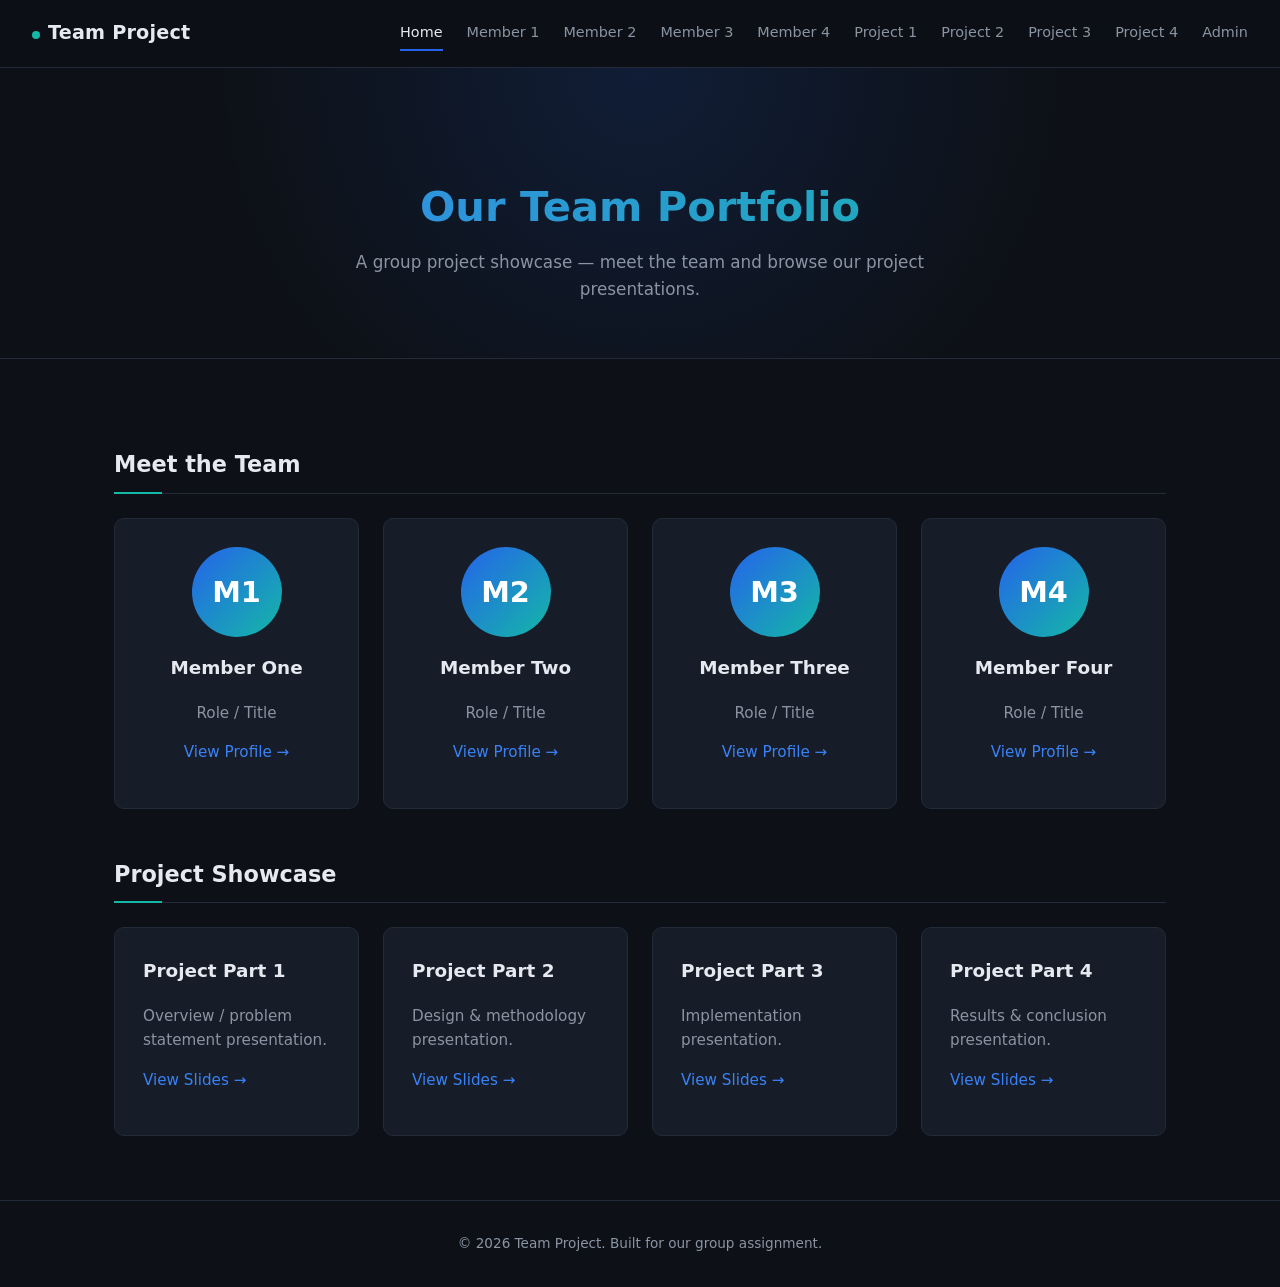
==== index.html @ f5f2edc4 "first commit" ====
<!DOCTYPE html>
<html lang="en">
<head>
<meta charset="UTF-8">
<meta name="viewport" content="width=device-width, initial-scale=1.0">
<title>Team Portfolio</title>
<link rel="stylesheet" href="css/style.css">
</head>
<body>

<header class="navbar">
  <a class="brand" href="index.html">Team Project</a>
  <nav>
    <a href="index.html" class="active">Home</a>
    <a href="members/member1.html">Member 1</a>
    <a href="members/member2.html">Member 2</a>
    <a href="members/member3.html">Member 3</a>
    <a href="members/member4.html">Member 4</a>
    <a href="projects/project1.html">Project 1</a>
    <a href="projects/project2.html">Project 2</a>
    <a href="projects/project3.html">Project 3</a>
    <a href="projects/project4.html">Project 4</a>
    <a href="admin.html">Admin</a>
  </nav>
</header>

<section class="hero">
  <h1>Our Team Portfolio</h1>
  <p>A group project showcase — meet the team and browse our project presentations.</p>
</section>

<div class="container">

  <h2 class="section-title">Meet the Team</h2>
  <div class="grid">

    <div class="card">
      <div class="avatar">M1</div>
      <h3 style="text-align:center;">Member One</h3>
      <p style="text-align:center;">Role / Title</p>
      <p style="text-align:center;"><a href="members/member1.html">View Profile →</a></p>
    </div>

    <div class="card">
      <div class="avatar">M2</div>
      <h3 style="text-align:center;">Member Two</h3>
      <p style="text-align:center;">Role / Title</p>
      <p style="text-align:center;"><a href="members/member2.html">View Profile →</a></p>
    </div>

    <div class="card">
      <div class="avatar">M3</div>
      <h3 style="text-align:center;">Member Three</h3>
      <p style="text-align:center;">Role / Title</p>
      <p style="text-align:center;"><a href="members/member3.html">View Profile →</a></p>
    </div>

    <div class="card">
      <div class="avatar">M4</div>
      <h3 style="text-align:center;">Member Four</h3>
      <p style="text-align:center;">Role / Title</p>
      <p style="text-align:center;"><a href="members/member4.html">View Profile →</a></p>
    </div>

  </div>

  <h2 class="section-title">Project Showcase</h2>
  <div class="grid">

    <div class="card">
      <h3>Project Part 1</h3>
      <p>Overview / problem statement presentation.</p>
      <p><a href="projects/project1.html">View Slides →</a></p>
    </div>

    <div class="card">
      <h3>Project Part 2</h3>
      <p>Design & methodology presentation.</p>
      <p><a href="projects/project2.html">View Slides →</a></p>
    </div>

    <div class="card">
      <h3>Project Part 3</h3>
      <p>Implementation presentation.</p>
      <p><a href="projects/project3.html">View Slides →</a></p>
    </div>

    <div class="card">
      <h3>Project Part 4</h3>
      <p>Results & conclusion presentation.</p>
      <p><a href="projects/project4.html">View Slides →</a></p>
    </div>

  </div>

</div>

<footer>
  &copy; 2026 Team Project. Built for our group assignment.
</footer>

</body>
</html>
---- css/style.css ----
:root {
  --bg: #0d1117;
  --bg-alt: #131a24;
  --card: #161d29;
  --card-solid: #161d29;
  --accent: #2563eb;
  --accent-light: #3b82f6;
  --accent2: #14b8a6;
  --text: #e6e9ef;
  --text-dim: #8b94a3;
  --border: #232b38;
  --radius: 10px;
  --max-width: 1100px;
}

* { box-sizing: border-box; }

html { scroll-behavior: smooth; }

body {
  margin: 0;
  font-family: "Segoe UI", system-ui, -apple-system, sans-serif;
  background: var(--bg);
  color: var(--text);
  min-height: 100vh;
  line-height: 1.6;
}

a { color: var(--accent-light); text-decoration: none; }
a:hover { color: var(--accent2); text-decoration: underline; }

img { max-width: 100%; display: block; }

/* Navbar */
.navbar {
  position: sticky;
  top: 0;
  z-index: 100;
  display: flex;
  align-items: center;
  justify-content: space-between;
  padding: 1rem 2rem;
  background: rgba(13, 17, 23, 0.85);
  backdrop-filter: blur(10px);
  border-bottom: 1px solid var(--border);
  flex-wrap: wrap;
  gap: 0.5rem;
}

.navbar .brand {
  font-weight: 700;
  font-size: 1.2rem;
  color: var(--text);
  text-decoration: none;
  letter-spacing: 0.01em;
}

.navbar .brand::before {
  content: "";
  display: inline-block;
  width: 8px;
  height: 8px;
  border-radius: 50%;
  background: var(--accent2);
  margin-right: 0.5rem;
}

.navbar nav {
  display: flex;
  gap: 1.5rem;
  flex-wrap: wrap;
}

.navbar nav a {
  color: var(--text-dim);
  font-size: 0.9rem;
  font-weight: 500;
  padding: 0.3rem 0;
  border-bottom: 2px solid transparent;
}

.navbar nav a:hover,
.navbar nav a.active {
  color: var(--text);
  text-decoration: none;
  border-bottom: 2px solid var(--accent);
}

/* Layout */
.container {
  max-width: var(--max-width);
  margin: 0 auto;
  padding: 2.5rem 1.5rem 4rem;
}

.hero {
  text-align: center;
  padding: 4.5rem 1.5rem 3.5rem;
  border-bottom: 1px solid var(--border);
  background:
    radial-gradient(circle at 50% 0%, rgba(37, 99, 235, 0.15), transparent 60%);
}

.hero h1 {
  font-size: 2.6rem;
  font-weight: 700;
  margin-bottom: 0.5rem;
  background: linear-gradient(90deg, var(--accent-light), var(--accent2));
  -webkit-background-clip: text;
  background-clip: text;
  color: transparent;
}

.hero p {
  color: var(--text-dim);
  font-size: 1.05rem;
  max-width: 600px;
  margin: 0 auto;
}

h2.section-title {
  font-size: 1.4rem;
  font-weight: 600;
  margin: 3rem 0 1.5rem;
  padding-bottom: 0.6rem;
  border-bottom: 1px solid var(--border);
  position: relative;
}

h2.section-title::after {
  content: "";
  position: absolute;
  left: 0;
  bottom: -1px;
  width: 48px;
  height: 2px;
  background: var(--accent2);
}

/* Grid of cards */
.grid {
  display: grid;
  grid-template-columns: repeat(auto-fit, minmax(230px, 1fr));
  gap: 1.5rem;
}

.card {
  background: var(--card);
  border: 1px solid var(--border);
  border-radius: var(--radius);
  padding: 1.75rem;
  transition: transform 0.15s ease, box-shadow 0.15s ease, border-color 0.15s ease;
}

.card:hover {
  transform: translateY(-3px);
  border-color: var(--accent);
  box-shadow: 0 12px 28px -12px rgba(37, 99, 235, 0.35);
}

.card h3 {
  margin-top: 0;
  font-size: 1.15rem;
}

.card p {
  color: var(--text-dim);
  font-size: 0.95rem;
}

.avatar {
  width: 90px;
  height: 90px;
  border-radius: 50%;
  background: linear-gradient(135deg, var(--accent), var(--accent2));
  display: flex;
  align-items: center;
  justify-content: center;
  font-size: 1.8rem;
  font-weight: 600;
  color: white;
  margin: 0 auto 1rem;
}

.tag-list {
  display: flex;
  flex-wrap: wrap;
  gap: 0.5rem;
  margin-top: 1rem;
}

.tag {
  background: rgba(37, 99, 235, 0.12);
  color: var(--accent-light);
  border: 1px solid rgba(37, 99, 235, 0.3);
  padding: 0.3rem 0.75rem;
  border-radius: 4px;
  font-size: 0.85rem;
}

/* Skill bars */
.skill {
  margin-bottom: 1rem;
}

.skill-label {
  display: flex;
  justify-content: space-between;
  font-size: 0.9rem;
  margin-bottom: 0.35rem;
  color: var(--text-dim);
}

.skill-bar {
  height: 8px;
  background: var(--border);
  border-radius: 4px;
  overflow: hidden;
}

.skill-bar-fill {
  height: 100%;
  background: linear-gradient(90deg, var(--accent), var(--accent2));
  border-radius: 4px;
}

/* Profile page layout */
.profile-header {
  display: flex;
  align-items: center;
  gap: 2rem;
  flex-wrap: wrap;
  margin-bottom: 2rem;
  padding-bottom: 2rem;
  border-bottom: 1px solid var(--border);
}

.profile-header .avatar {
  width: 120px;
  height: 120px;
  font-size: 2.5rem;
  margin: 0;
  flex-shrink: 0;
}

.profile-header h1 {
  margin: 0 0 0.35rem;
}

.profile-header .role {
  color: var(--accent2);
  font-weight: 600;
}

.two-col {
  display: grid;
  grid-template-columns: 1fr 1fr;
  gap: 2rem;
}

@media (max-width: 700px) {
  .two-col { grid-template-columns: 1fr; }
}

ul.plain {
  list-style: none;
  padding: 0;
  margin: 0;
}

ul.plain li {
  padding: 0.5rem 0;
  border-bottom: 1px solid var(--border);
  color: var(--text-dim);
}

/* Project pages */
.embed-wrapper {
  position: relative;
  width: 100%;
  padding-top: 60%;
  background: var(--card-solid);
  border: 1px solid var(--border);
  border-radius: var(--radius);
  overflow: hidden;
  margin: 1.5rem 0;
}

.embed-wrapper iframe {
  position: absolute;
  top: 0;
  left: 0;
  width: 100%;
  height: 100%;
  border: 0;
}

.embed-placeholder {
  position: absolute;
  inset: 0;
  display: flex;
  flex-direction: column;
  align-items: center;
  justify-content: center;
  color: var(--text-dim);
  text-align: center;
  padding: 2rem;
  gap: 0.75rem;
}

.btn {
  display: inline-block;
  background: var(--accent);
  color: white;
  padding: 0.6rem 1.4rem;
  border-radius: 6px;
  font-weight: 600;
  font-size: 0.9rem;
  border: none;
  cursor: pointer;
  transition: background 0.15s ease, transform 0.15s ease;
}

.btn:hover {
  background: var(--accent-light);
  transform: translateY(-1px);
  text-decoration: none;
}

/* Admin form */
#admin-form label {
  display: block;
  font-size: 0.85rem;
  color: var(--text-dim);
  margin: 0.75rem 0 0.3rem;
}

.admin-input {
  width: 100%;
  background: var(--bg-alt);
  border: 1px solid var(--border);
  border-radius: 6px;
  padding: 0.55rem 0.75rem;
  color: var(--text);
  font-family: inherit;
  font-size: 0.95rem;
  resize: vertical;
}

.admin-input:focus {
  outline: none;
  border-color: var(--accent);
  box-shadow: 0 0 0 3px rgba(37, 99, 235, 0.2);
}

footer {
  text-align: center;
  padding: 2rem;
  color: var(--text-dim);
  font-size: 0.85rem;
  border-top: 1px solid var(--border);
}
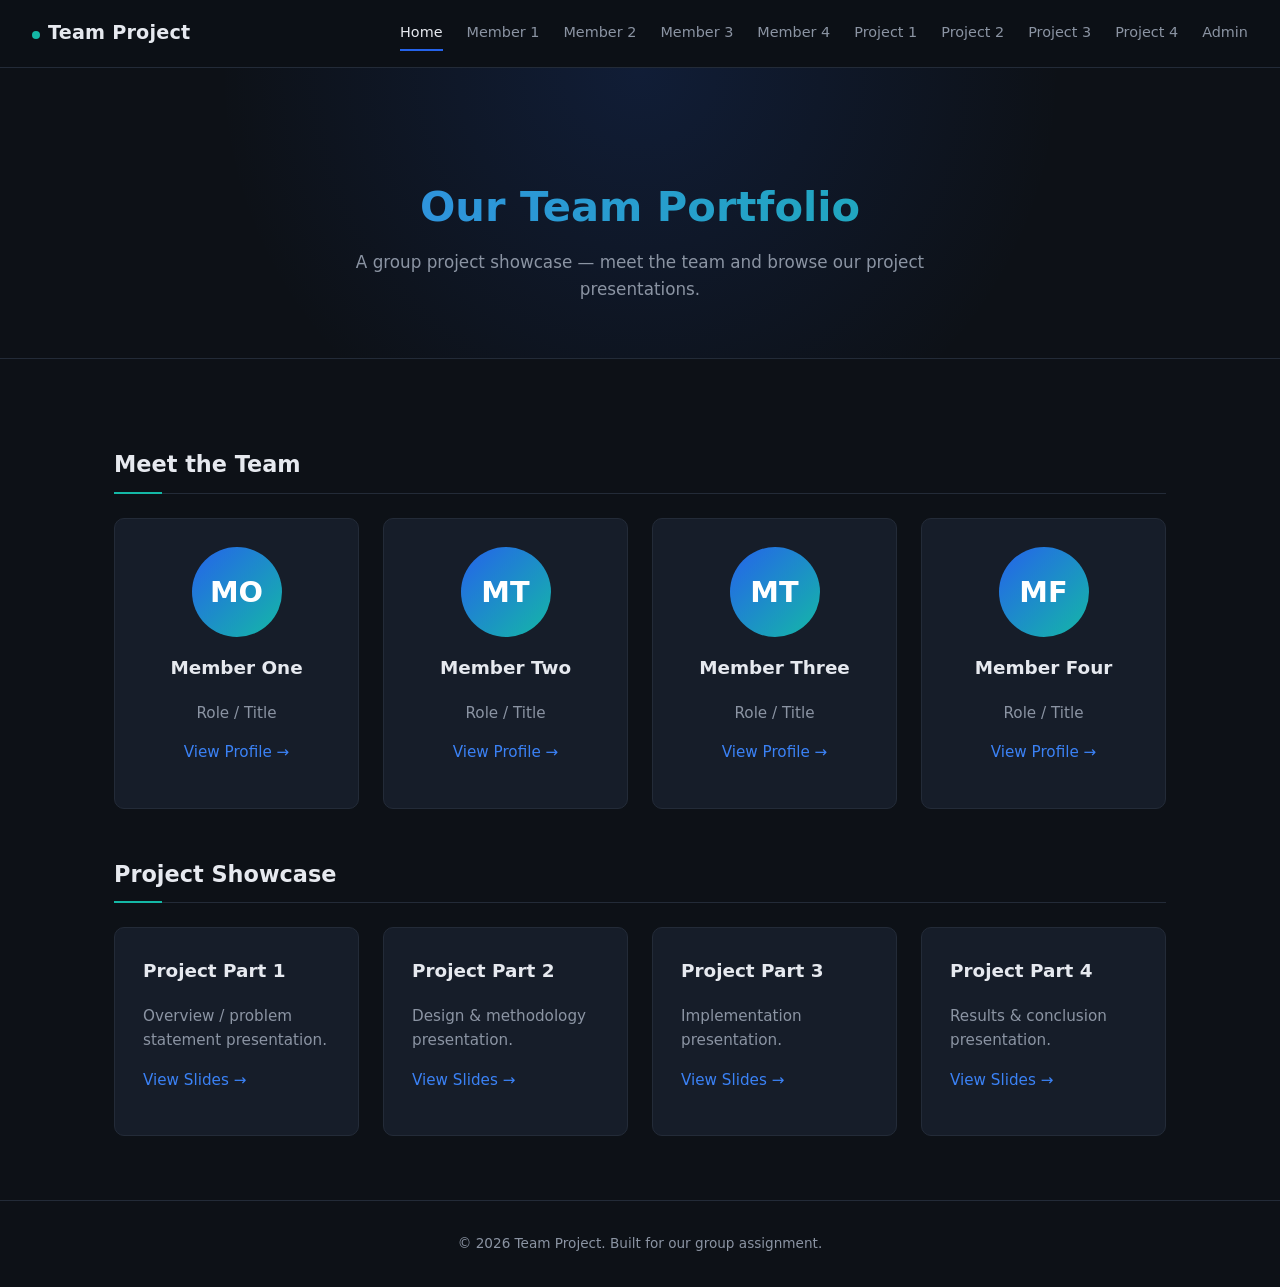
==== commit d56ad605: "Wire up home page cards to data.js so admin edits show there too" ====
--- a/index.html
+++ b/index.html
@@ -32,66 +32,10 @@
 <div class="container">
 
   <h2 class="section-title">Meet the Team</h2>
-  <div class="grid">
-
-    <div class="card">
-      <div class="avatar">M1</div>
-      <h3 style="text-align:center;">Member One</h3>
-      <p style="text-align:center;">Role / Title</p>
-      <p style="text-align:center;"><a href="members/member1.html">View Profile →</a></p>
-    </div>
-
-    <div class="card">
-      <div class="avatar">M2</div>
-      <h3 style="text-align:center;">Member Two</h3>
-      <p style="text-align:center;">Role / Title</p>
-      <p style="text-align:center;"><a href="members/member2.html">View Profile →</a></p>
-    </div>
-
-    <div class="card">
-      <div class="avatar">M3</div>
-      <h3 style="text-align:center;">Member Three</h3>
-      <p style="text-align:center;">Role / Title</p>
-      <p style="text-align:center;"><a href="members/member3.html">View Profile →</a></p>
-    </div>
-
-    <div class="card">
-      <div class="avatar">M4</div>
-      <h3 style="text-align:center;">Member Four</h3>
-      <p style="text-align:center;">Role / Title</p>
-      <p style="text-align:center;"><a href="members/member4.html">View Profile →</a></p>
-    </div>
-
-  </div>
+  <div class="grid" id="home-team-grid"></div>
 
   <h2 class="section-title">Project Showcase</h2>
-  <div class="grid">
-
-    <div class="card">
-      <h3>Project Part 1</h3>
-      <p>Overview / problem statement presentation.</p>
-      <p><a href="projects/project1.html">View Slides →</a></p>
-    </div>
-
-    <div class="card">
-      <h3>Project Part 2</h3>
-      <p>Design & methodology presentation.</p>
-      <p><a href="projects/project2.html">View Slides →</a></p>
-    </div>
-
-    <div class="card">
-      <h3>Project Part 3</h3>
-      <p>Implementation presentation.</p>
-      <p><a href="projects/project3.html">View Slides →</a></p>
-    </div>
-
-    <div class="card">
-      <h3>Project Part 4</h3>
-      <p>Results & conclusion presentation.</p>
-      <p><a href="projects/project4.html">View Slides →</a></p>
-    </div>
-
-  </div>
+  <div class="grid" id="home-project-grid"></div>
 
 </div>
 
@@ -99,5 +43,11 @@
   &copy; 2026 Team Project. Built for our group assignment.
 </footer>
 
+<script src="js/data.js"></script>
+<script src="js/render.js"></script>
+<script>
+  renderHomeTeam();
+  renderHomeProjects();
+</script>
 </body>
 </html>
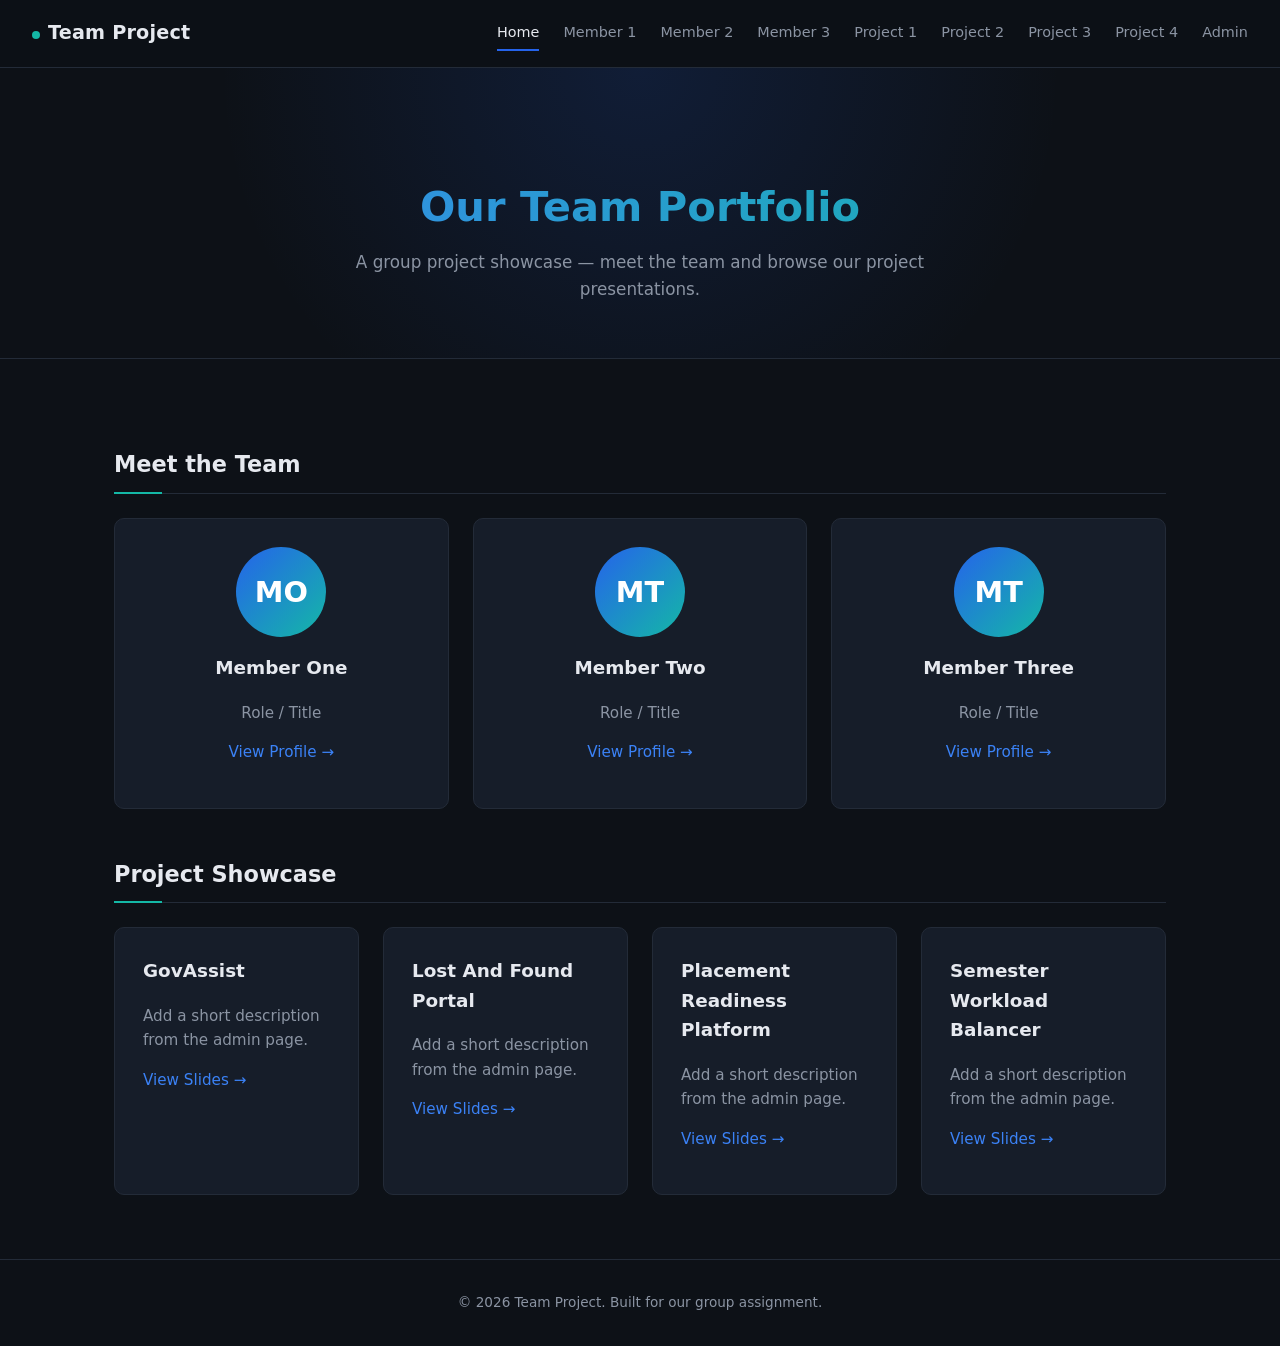
==== commit e56b19ed: "Remove Member Four - team is now 3 members" ====
--- a/index.html
+++ b/index.html
@@ -15,7 +15,6 @@
     <a href="members/member1.html">Member 1</a>
     <a href="members/member2.html">Member 2</a>
     <a href="members/member3.html">Member 3</a>
-    <a href="members/member4.html">Member 4</a>
     <a href="projects/project1.html">Project 1</a>
     <a href="projects/project2.html">Project 2</a>
     <a href="projects/project3.html">Project 3</a>
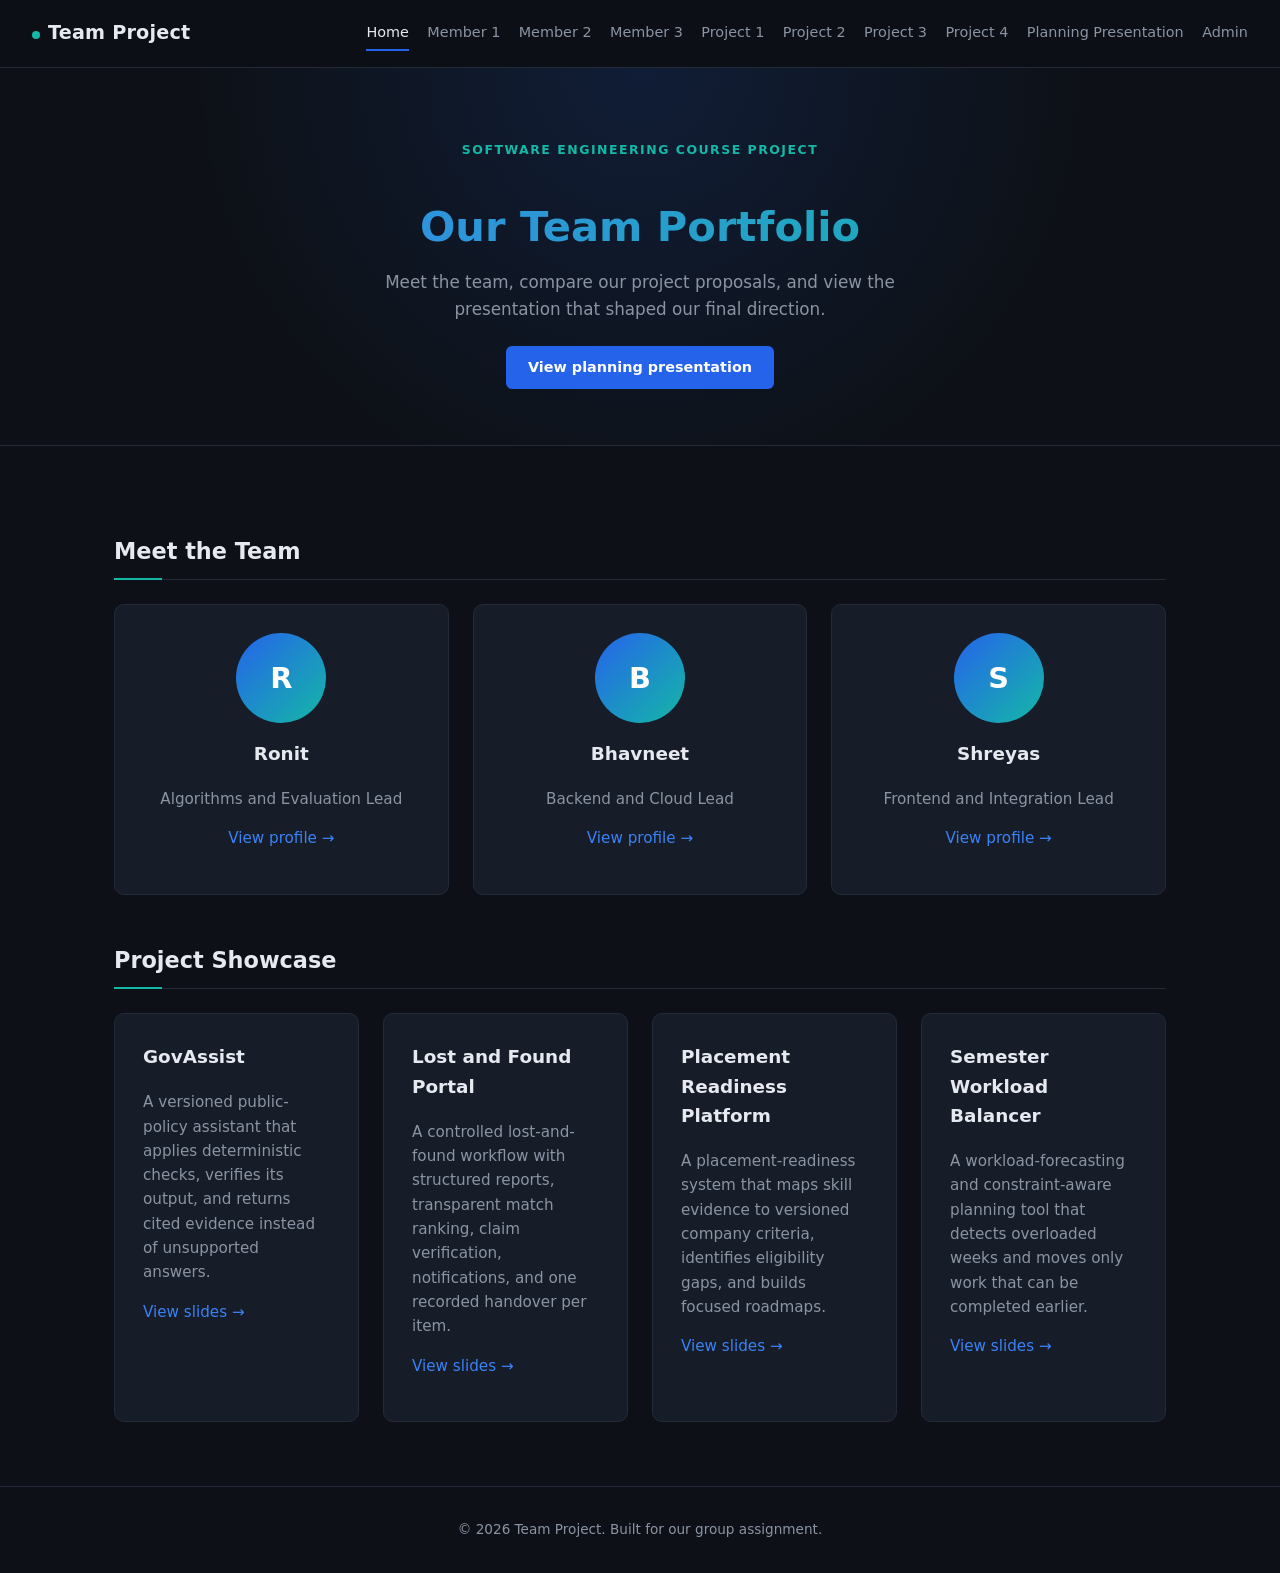
==== commit b376f5d1: "Add JSON-backed planning presentation page" ====
--- a/index.html
+++ b/index.html
@@ -19,28 +19,29 @@
     <a href="projects/project2.html">Project 2</a>
     <a href="projects/project3.html">Project 3</a>
     <a href="projects/project4.html">Project 4</a>
+    <a href="planning-presentation.html">Planning Presentation</a>
     <a href="admin.html">Admin</a>
   </nav>
 </header>
 
-<section class="hero">
-  <h1>Our Team Portfolio</h1>
-  <p>A group project showcase — meet the team and browse our project presentations.</p>
-</section>
+<main>
+  <section class="hero">
+    <p class="eyebrow">Software Engineering Course Project</p>
+    <h1>Our Team Portfolio</h1>
+    <p>Meet the team, compare our project proposals, and view the presentation that shaped our final direction.</p>
+    <a class="btn hero-action" href="planning-presentation.html">View planning presentation</a>
+  </section>
 
-<div class="container">
+  <div class="container">
+    <h2 class="section-title">Meet the Team</h2>
+    <div class="grid" id="home-team-grid" aria-live="polite"></div>
 
-  <h2 class="section-title">Meet the Team</h2>
-  <div class="grid" id="home-team-grid"></div>
+    <h2 class="section-title">Project Showcase</h2>
+    <div class="grid" id="home-project-grid" aria-live="polite"></div>
+  </div>
+</main>
 
-  <h2 class="section-title">Project Showcase</h2>
-  <div class="grid" id="home-project-grid"></div>
-
-</div>
-
-<footer>
-  &copy; 2026 Team Project. Built for our group assignment.
-</footer>
+<footer>&copy; 2026 Team Project. Built for our group assignment.</footer>
 
 <script src="js/data.js"></script>
 <script src="js/render.js"></script>
--- a/css/style.css
+++ b/css/style.css
@@ -67,7 +67,7 @@
 
 .navbar nav {
   display: flex;
-  gap: 1.5rem;
+  gap: 1.15rem;
   flex-wrap: wrap;
 }
 
@@ -118,6 +118,37 @@
   margin: 0 auto;
 }
 
+.eyebrow {
+  margin: 0 0 0.5rem;
+  color: var(--accent2);
+  font-size: 0.78rem;
+  font-weight: 700;
+  letter-spacing: 0.12em;
+  text-transform: uppercase;
+}
+
+.hero .eyebrow {
+  color: var(--accent2);
+  font-size: 0.78rem;
+}
+
+.hero-action {
+  margin-top: 1.5rem;
+}
+
+.muted,
+.project-description {
+  color: var(--text-dim);
+}
+
+.project-description {
+  max-width: 760px;
+}
+
+.centered {
+  text-align: center;
+}
+
 h2.section-title {
   font-size: 1.4rem;
   font-weight: 600;
@@ -137,6 +168,14 @@
   background: var(--accent2);
 }
 
+.compact-title {
+  margin-top: 0;
+}
+
+.no-top-margin {
+  margin-top: 0 !important;
+}
+
 /* Grid of cards */
 .grid {
   display: grid;
@@ -250,6 +289,32 @@
 .profile-header .role {
   color: var(--accent2);
   font-weight: 600;
+}
+
+.profile-facts {
+  display: grid;
+  gap: 0.75rem;
+  margin: 1.5rem 0 0;
+}
+
+.profile-facts div {
+  padding: 1rem;
+  background: var(--bg-alt);
+  border: 1px solid var(--border);
+  border-radius: 8px;
+}
+
+.profile-facts dt {
+  color: var(--accent2);
+  font-size: 0.78rem;
+  font-weight: 700;
+  letter-spacing: 0.06em;
+  text-transform: uppercase;
+}
+
+.profile-facts dd {
+  margin: 0.3rem 0 0;
+  color: var(--text-dim);
 }
 
 .two-col {
@@ -327,6 +392,117 @@
   text-decoration: none;
 }
 
+.btn-secondary {
+  background: var(--card);
+  border: 1px solid var(--border);
+  color: var(--text);
+}
+
+.btn-secondary:hover {
+  background: var(--bg-alt);
+  border-color: var(--accent);
+}
+
+/* Planning presentation */
+.planning-hero {
+  border-bottom: 1px solid var(--border);
+  background:
+    radial-gradient(circle at 16% 20%, rgba(20, 184, 166, 0.14), transparent 32%),
+    radial-gradient(circle at 82% 0%, rgba(37, 99, 235, 0.2), transparent 38%),
+    var(--bg-alt);
+}
+
+.planning-hero-inner {
+  display: grid;
+  grid-template-columns: minmax(0, 1.6fr) minmax(260px, 0.7fr);
+  align-items: end;
+  gap: 3rem;
+  padding-top: 4.5rem;
+  padding-bottom: 4.5rem;
+}
+
+.planning-hero h1 {
+  margin: 0;
+  font-size: clamp(2.5rem, 7vw, 5.5rem);
+  line-height: 0.98;
+  letter-spacing: -0.045em;
+}
+
+.planning-lead {
+  max-width: 720px;
+  margin: 1.25rem 0 0;
+  color: var(--text-dim);
+  font-size: 1.08rem;
+}
+
+.selection-card {
+  padding: 1.5rem;
+  border: 1px solid rgba(20, 184, 166, 0.35);
+  border-radius: var(--radius);
+  background: rgba(13, 17, 23, 0.72);
+  box-shadow: 0 24px 60px -36px rgba(20, 184, 166, 0.75);
+}
+
+.selection-card span {
+  color: var(--accent2);
+  font-size: 0.76rem;
+  font-weight: 700;
+  letter-spacing: 0.09em;
+  text-transform: uppercase;
+}
+
+.selection-card p {
+  margin: 0.7rem 0 0;
+  color: var(--text);
+}
+
+.section-heading-row {
+  display: flex;
+  align-items: end;
+  justify-content: space-between;
+  gap: 1.5rem;
+  margin-top: 0.5rem;
+}
+
+.planning-team-grid {
+  grid-template-columns: repeat(3, 1fr);
+}
+
+.planning-member {
+  display: grid;
+  grid-template-columns: auto 1fr;
+  gap: 1rem;
+}
+
+.planning-member h3 {
+  margin-bottom: 0.2rem;
+}
+
+.planning-member p {
+  margin: 0.45rem 0;
+}
+
+.planning-member strong {
+  color: var(--text);
+}
+
+.avatar-small {
+  width: 56px;
+  height: 56px;
+  margin: 0;
+  font-size: 1.15rem;
+}
+
+.role-line {
+  color: var(--accent2) !important;
+  font-weight: 600;
+}
+
+.data-error {
+  border-color: #ef4444;
+  margin-bottom: 1.5rem;
+}
+
 /* Admin form */
 #admin-form label {
   display: block;
@@ -353,6 +529,111 @@
   box-shadow: 0 0 0 3px rgba(37, 99, 235, 0.2);
 }
 
+.admin-notice {
+  margin: 1.5rem 0 2rem;
+  border-color: var(--accent);
+}
+
+.admin-notice p {
+  margin-bottom: 0;
+}
+
+.admin-card {
+  margin-bottom: 1.5rem;
+}
+
+.skill-editor-row {
+  display: grid;
+  grid-template-columns: minmax(0, 2fr) minmax(90px, 0.6fr) auto;
+  align-items: center;
+  gap: 0.5rem;
+  margin-bottom: 0.5rem;
+}
+
+.remove-skill-btn {
+  padding: 0.45rem 0.7rem;
+  border: 1px solid var(--border);
+  border-radius: 6px;
+  background: transparent;
+  color: var(--text-dim);
+  cursor: pointer;
+}
+
+.remove-skill-btn:hover {
+  border-color: #ef4444;
+  color: #fca5a5;
+}
+
+.button-row {
+  display: flex;
+  flex-wrap: wrap;
+  gap: 1rem;
+  margin-top: 2rem;
+}
+
+.export-output {
+  display: none;
+  margin-top: 2rem;
+}
+
+.export-textarea {
+  width: 100%;
+  min-height: 360px;
+  padding: 1rem;
+  border: 1px solid var(--border);
+  border-radius: 8px;
+  background: var(--card);
+  color: var(--text);
+  font-family: Consolas, monospace;
+  font-size: 0.85rem;
+}
+
+@media (max-width: 900px) {
+  .navbar {
+    align-items: flex-start;
+  }
+
+  .navbar nav {
+    width: 100%;
+    flex-wrap: nowrap;
+    overflow-x: auto;
+    padding-bottom: 0.35rem;
+  }
+
+  .navbar nav a {
+    flex: 0 0 auto;
+  }
+
+  .planning-hero-inner {
+    grid-template-columns: 1fr;
+    gap: 2rem;
+  }
+
+  .planning-team-grid {
+    grid-template-columns: 1fr;
+  }
+}
+
+@media (max-width: 560px) {
+  .navbar {
+    padding: 0.85rem 1rem;
+  }
+
+  .planning-hero-inner {
+    padding-top: 3rem;
+    padding-bottom: 3rem;
+  }
+
+  .section-heading-row {
+    align-items: flex-start;
+    flex-direction: column;
+  }
+
+  .skill-editor-row {
+    grid-template-columns: 1fr 90px auto;
+  }
+}
+
 footer {
   text-align: center;
   padding: 2rem;
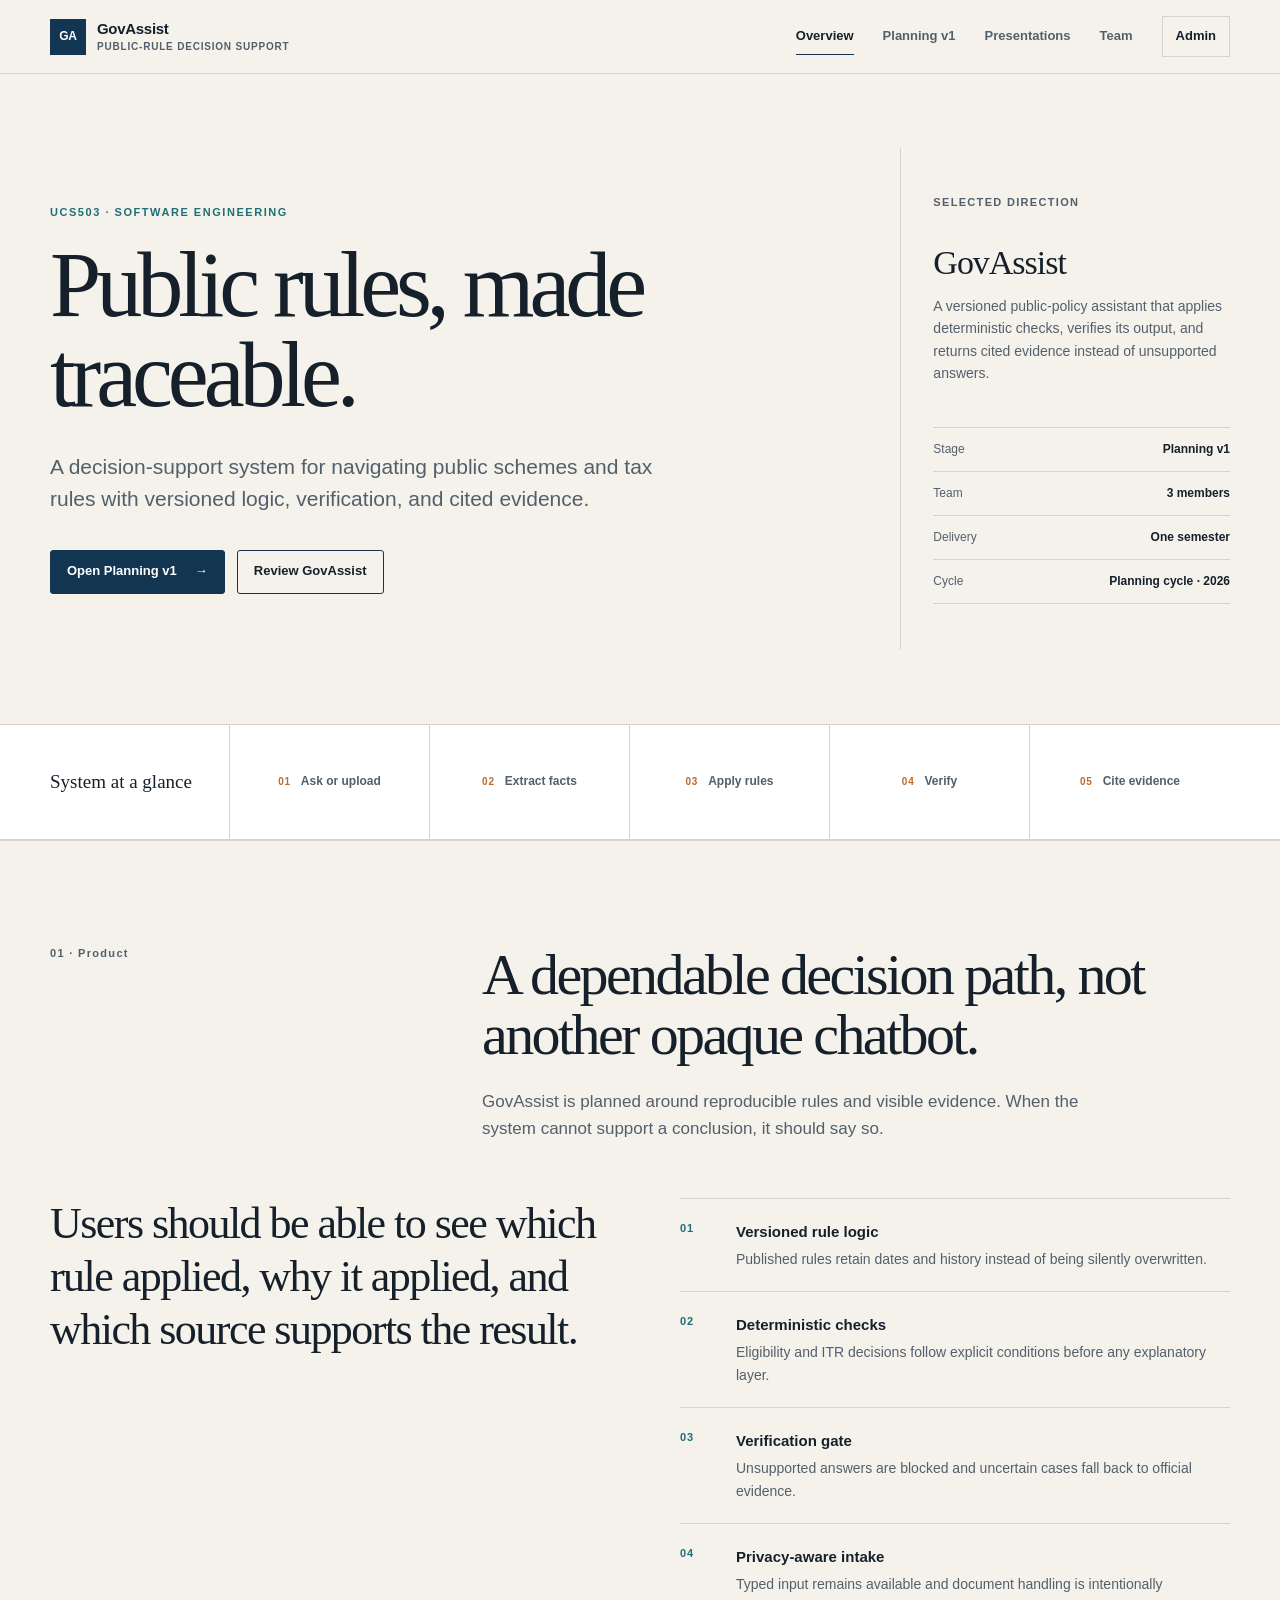
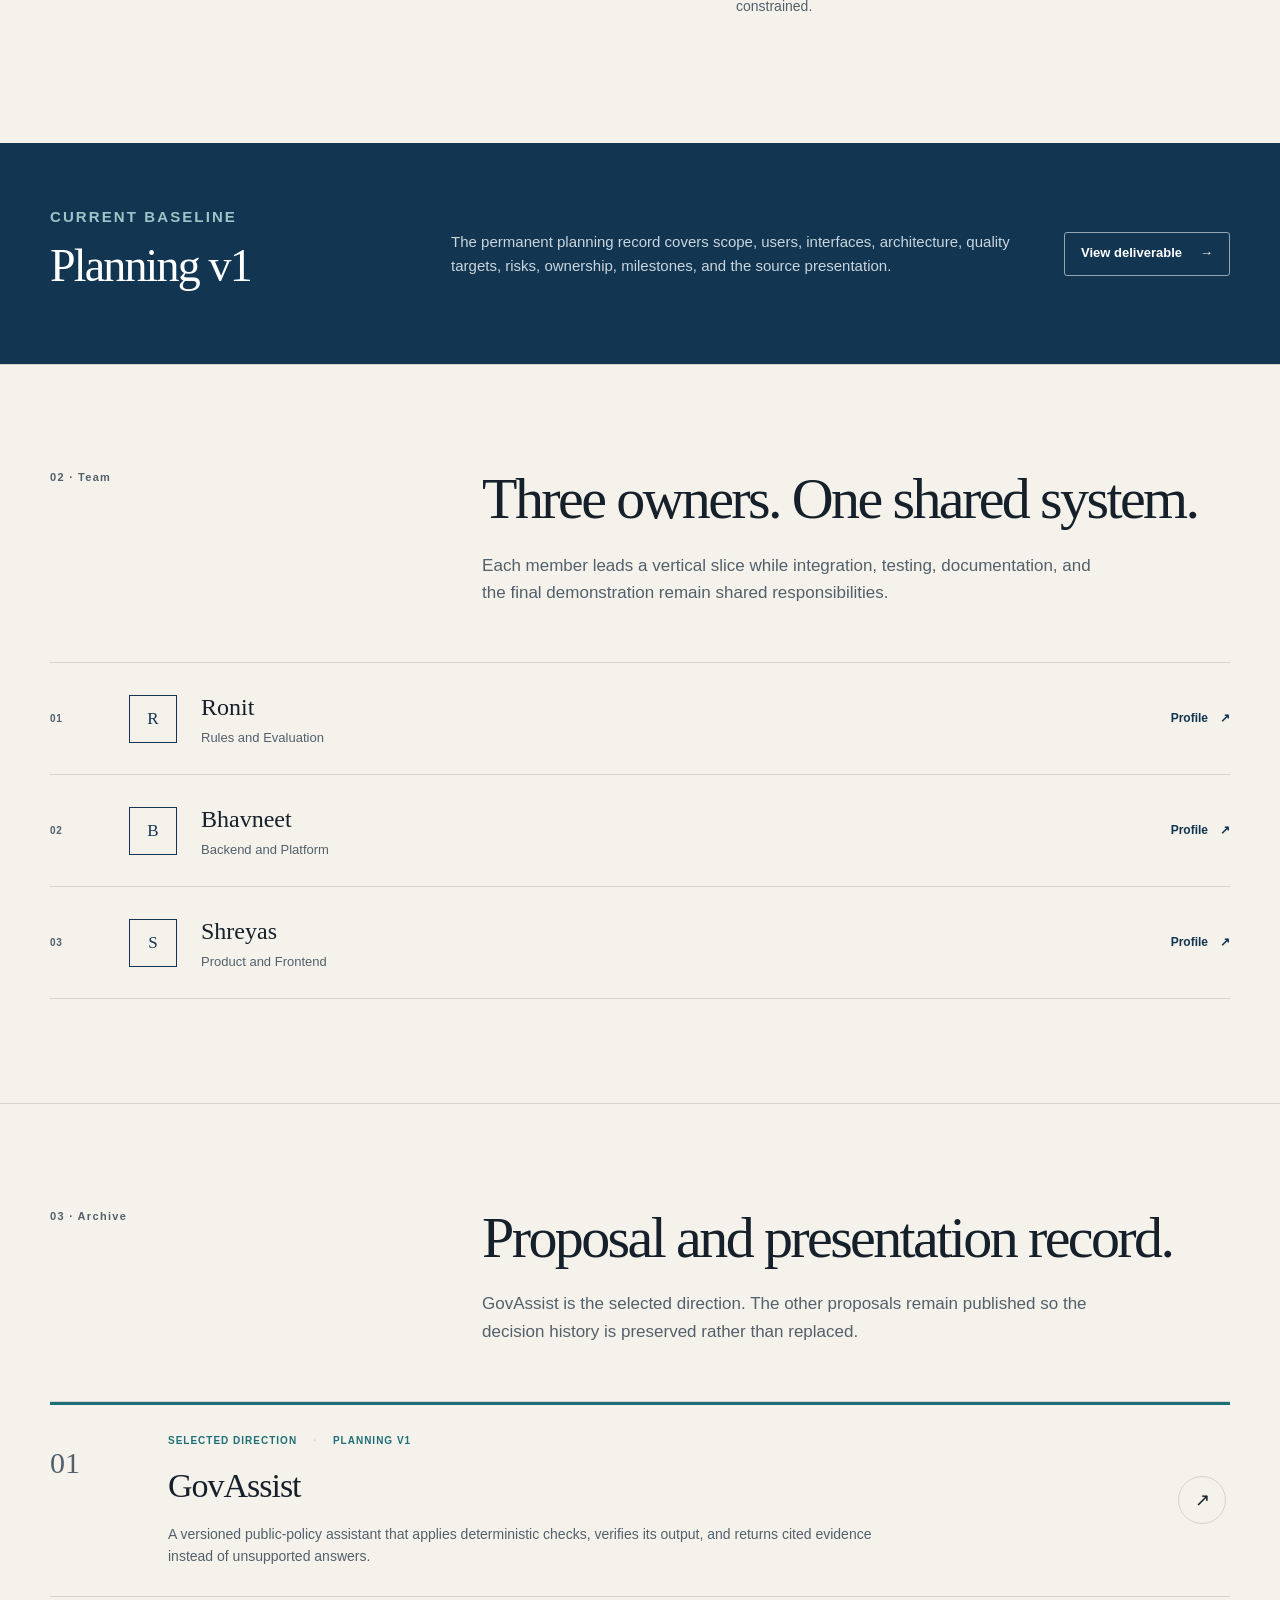
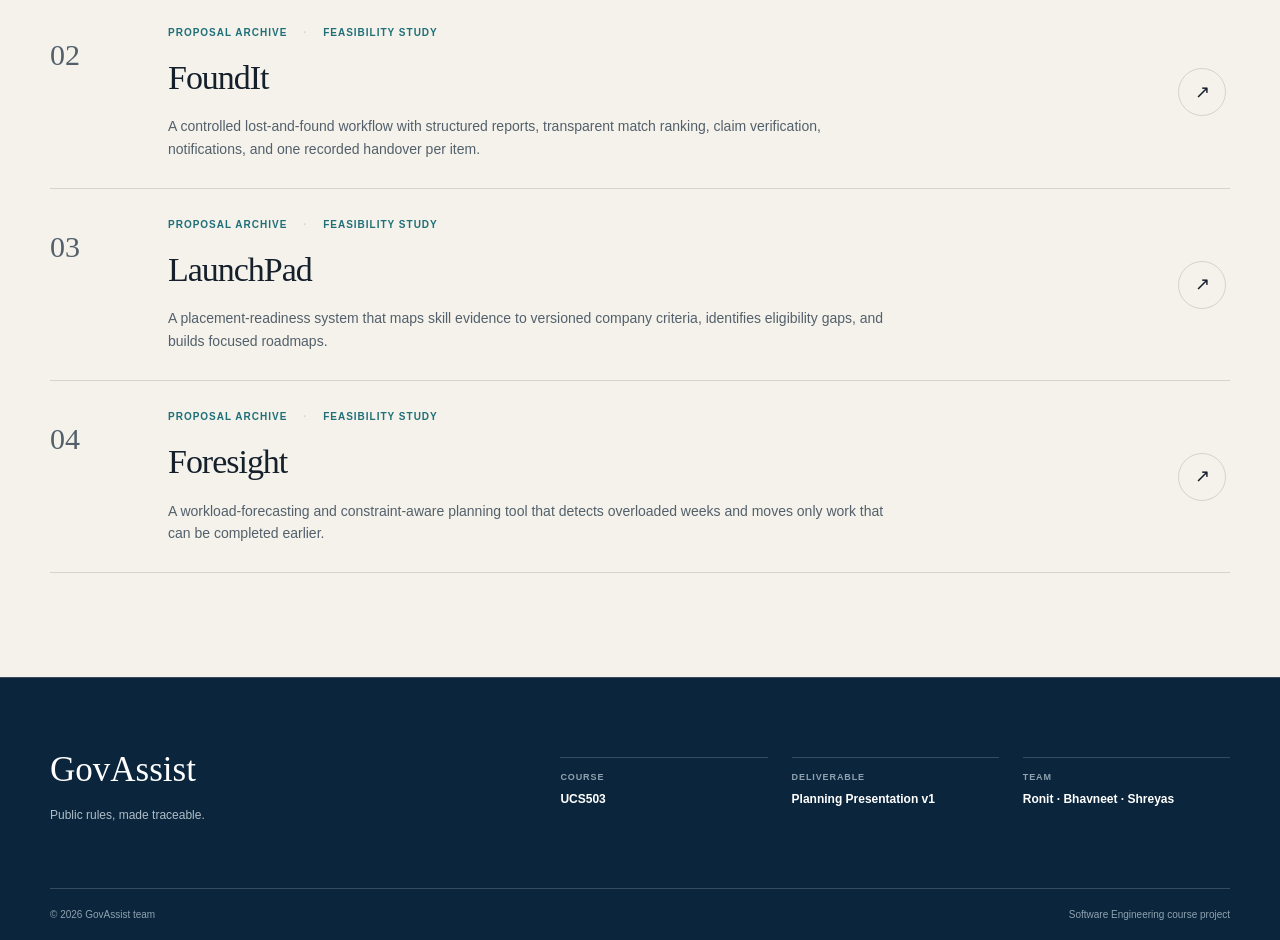
==== commit 1f5f0153: "Redesign GovAssist project frontend" ====
--- a/index.html
+++ b/index.html
@@ -1,53 +1,138 @@
 <!DOCTYPE html>
 <html lang="en">
 <head>
-<meta charset="UTF-8">
-<meta name="viewport" content="width=device-width, initial-scale=1.0">
-<title>Team Portfolio</title>
-<link rel="stylesheet" href="css/style.css">
+  <meta charset="UTF-8">
+  <meta name="viewport" content="width=device-width, initial-scale=1.0">
+  <meta name="description" content="GovAssist — versioned public-rule decision support with verified, cited answers.">
+  <title>GovAssist · Public rules, made traceable</title>
+  <link rel="stylesheet" href="css/style.css">
 </head>
 <body>
+  <header class="site-header">
+    <div class="nav-shell">
+      <a class="wordmark" href="index.html" aria-label="GovAssist home">
+        <span class="wordmark-mark">GA</span>
+        <span class="wordmark-copy"><strong>GovAssist</strong><small>Public-rule decision support</small></span>
+      </a>
+      <button class="nav-toggle" type="button" aria-expanded="false" aria-controls="site-nav">Menu</button>
+      <nav class="site-nav" id="site-nav" aria-label="Primary navigation">
+        <a class="active" href="index.html">Overview</a>
+        <a href="planning-presentation.html">Planning v1</a>
+        <a href="#presentations">Presentations</a>
+        <a href="#team">Team</a>
+        <a class="admin-link" href="admin.html">Admin</a>
+      </nav>
+    </div>
+  </header>
 
-<header class="navbar">
-  <a class="brand" href="index.html">Team Project</a>
-  <nav>
-    <a href="index.html" class="active">Home</a>
-    <a href="members/member1.html">Member 1</a>
-    <a href="members/member2.html">Member 2</a>
-    <a href="members/member3.html">Member 3</a>
-    <a href="projects/project1.html">Project 1</a>
-    <a href="projects/project2.html">Project 2</a>
-    <a href="projects/project3.html">Project 3</a>
-    <a href="projects/project4.html">Project 4</a>
-    <a href="planning-presentation.html">Planning Presentation</a>
-    <a href="admin.html">Admin</a>
-  </nav>
-</header>
+  <main>
+    <section class="container home-hero">
+      <div>
+        <p class="eyebrow" id="site-course">UCS503 · Software Engineering</p>
+        <h1 class="display-title" id="site-tagline">Public rules, <em>made traceable.</em></h1>
+        <p class="hero-lead" id="site-description">A decision-support system for navigating public schemes and tax rules with versioned logic, verification, and cited evidence.</p>
+        <div class="hero-actions">
+          <a class="button" href="planning-presentation.html">Open Planning v1 <span>→</span></a>
+          <a class="button button-secondary" href="projects/project1.html">Review GovAssist</a>
+        </div>
+      </div>
 
-<main>
-  <section class="hero">
-    <p class="eyebrow">Software Engineering Course Project</p>
-    <h1>Our Team Portfolio</h1>
-    <p>Meet the team, compare our project proposals, and view the presentation that shaped our final direction.</p>
-    <a class="btn hero-action" href="planning-presentation.html">View planning presentation</a>
-  </section>
+      <aside class="hero-brief" aria-label="Project brief">
+        <span class="hero-brief-label">Selected direction</span>
+        <h2 id="selected-project-title">GovAssist</h2>
+        <p id="selected-project-description"></p>
+        <ul class="brief-meta">
+          <li><span>Stage</span><strong>Planning v1</strong></li>
+          <li><span>Team</span><strong>3 members</strong></li>
+          <li><span>Delivery</span><strong>One semester</strong></li>
+          <li><span>Cycle</span><strong id="site-term">2026</strong></li>
+        </ul>
+      </aside>
+    </section>
 
-  <div class="container">
-    <h2 class="section-title">Meet the Team</h2>
-    <div class="grid" id="home-team-grid" aria-live="polite"></div>
+    <section class="system-strip" aria-label="GovAssist system flow">
+      <div class="container system-strip-inner">
+        <div class="system-strip-title">System at a glance</div>
+        <div class="system-step"><span>01</span> Ask or upload</div>
+        <div class="system-step"><span>02</span> Extract facts</div>
+        <div class="system-step"><span>03</span> Apply rules</div>
+        <div class="system-step"><span>04</span> Verify</div>
+        <div class="system-step"><span>05</span> Cite evidence</div>
+      </div>
+    </section>
 
-    <h2 class="section-title">Project Showcase</h2>
-    <div class="grid" id="home-project-grid" aria-live="polite"></div>
-  </div>
-</main>
+    <section class="section-block">
+      <div class="container">
+        <header class="section-header">
+          <span class="section-number">01 · Product</span>
+          <div>
+            <h2 class="section-title">A dependable decision path, not another opaque chatbot.</h2>
+            <p class="section-intro">GovAssist is planned around reproducible rules and visible evidence. When the system cannot support a conclusion, it should say so.</p>
+          </div>
+        </header>
 
-<footer>&copy; 2026 Team Project. Built for our group assignment.</footer>
+        <div class="build-grid">
+          <p class="build-statement">Users should be able to see which rule applied, why it applied, and which source supports the result.</p>
+          <ol class="build-list">
+            <li><div><strong>Versioned rule logic</strong><p>Published rules retain dates and history instead of being silently overwritten.</p></div></li>
+            <li><div><strong>Deterministic checks</strong><p>Eligibility and ITR decisions follow explicit conditions before any explanatory layer.</p></div></li>
+            <li><div><strong>Verification gate</strong><p>Unsupported answers are blocked and uncertain cases fall back to official evidence.</p></div></li>
+            <li><div><strong>Privacy-aware intake</strong><p>Typed input remains available and document handling is intentionally constrained.</p></div></li>
+          </ol>
+        </div>
+      </div>
+    </section>
 
-<script src="js/data.js"></script>
-<script src="js/render.js"></script>
-<script>
-  renderHomeTeam();
-  renderHomeProjects();
-</script>
+    <section class="selected-band">
+      <div class="container selected-band-inner">
+        <div><p class="eyebrow light">Current baseline</p><h2>Planning v1</h2></div>
+        <p>The permanent planning record covers scope, users, interfaces, architecture, quality targets, risks, ownership, milestones, and the source presentation.</p>
+        <a class="button button-light" href="planning-presentation.html">View deliverable <span>→</span></a>
+      </div>
+    </section>
+
+    <section class="section-block" id="team">
+      <div class="container">
+        <header class="section-header">
+          <span class="section-number">02 · Team</span>
+          <div>
+            <h2 class="section-title">Three owners. One shared system.</h2>
+            <p class="section-intro">Each member leads a vertical slice while integration, testing, documentation, and the final demonstration remain shared responsibilities.</p>
+          </div>
+        </header>
+        <div class="people-list" id="home-team-grid" aria-live="polite"></div>
+      </div>
+    </section>
+
+    <section class="section-block" id="presentations">
+      <div class="container">
+        <header class="section-header">
+          <span class="section-number">03 · Archive</span>
+          <div>
+            <h2 class="section-title">Proposal and presentation record.</h2>
+            <p class="section-intro">GovAssist is the selected direction. The other proposals remain published so the decision history is preserved rather than replaced.</p>
+          </div>
+        </header>
+        <div class="proposal-list" id="home-project-grid" aria-live="polite"></div>
+      </div>
+    </section>
+  </main>
+
+  <footer class="site-footer">
+    <div class="container footer-main">
+      <div class="footer-brand"><h2>GovAssist</h2><p>Public rules, made traceable.</p></div>
+      <div class="footer-meta">
+        <div><span>Course</span><strong>UCS503</strong></div>
+        <div><span>Deliverable</span><strong>Planning Presentation v1</strong></div>
+        <div><span>Team</span><strong>Ronit · Bhavneet · Shreyas</strong></div>
+      </div>
+    </div>
+    <div class="container footer-bottom"><span>© 2026 GovAssist team</span><span>Software Engineering course project</span></div>
+  </footer>
+
+  <script src="js/data.js"></script>
+  <script src="js/render.js"></script>
+  <script src="js/site.js"></script>
+  <script>renderHome();</script>
 </body>
 </html>
--- a/css/style.css
+++ b/css/style.css
@@ -1,643 +1,1837 @@
 :root {
-  --bg: #0d1117;
-  --bg-alt: #131a24;
-  --card: #161d29;
-  --card-solid: #161d29;
-  --accent: #2563eb;
-  --accent-light: #3b82f6;
-  --accent2: #14b8a6;
-  --text: #e6e9ef;
-  --text-dim: #8b94a3;
-  --border: #232b38;
-  --radius: 10px;
-  --max-width: 1100px;
-}
-
-* { box-sizing: border-box; }
-
-html { scroll-behavior: smooth; }
+  --paper: #f4f2eb;
+  --paper-deep: #ebe8de;
+  --surface: #ffffff;
+  --ink: #15202b;
+  --ink-soft: #53606b;
+  --navy: #123552;
+  --navy-deep: #0b263c;
+  --teal: #1f6f78;
+  --amber: #bd6a2c;
+  --line: #d7d3c8;
+  --line-dark: rgba(255, 255, 255, 0.18);
+  --radius: 3px;
+  --container: 1180px;
+  --header-height: 74px;
+  --serif: "Iowan Old Style", "Palatino Linotype", "Book Antiqua", Georgia, serif;
+  --sans: Inter, ui-sans-serif, -apple-system, BlinkMacSystemFont, "Segoe UI", sans-serif;
+}
+
+* {
+  box-sizing: border-box;
+}
+
+html {
+  scroll-behavior: smooth;
+}
 
 body {
   margin: 0;
-  font-family: "Segoe UI", system-ui, -apple-system, sans-serif;
-  background: var(--bg);
-  color: var(--text);
-  min-height: 100vh;
+  background: var(--paper);
+  color: var(--ink);
+  font-family: var(--sans);
+  font-size: 16px;
   line-height: 1.6;
-}
-
-a { color: var(--accent-light); text-decoration: none; }
-a:hover { color: var(--accent2); text-decoration: underline; }
-
-img { max-width: 100%; display: block; }
-
-/* Navbar */
-.navbar {
+  -webkit-font-smoothing: antialiased;
+}
+
+body::selection {
+  background: #d9e5e5;
+}
+
+img,
+iframe {
+  display: block;
+  max-width: 100%;
+}
+
+a {
+  color: inherit;
+  text-decoration: none;
+}
+
+button,
+input,
+textarea {
+  font: inherit;
+}
+
+h1,
+h2,
+h3,
+p {
+  margin-top: 0;
+}
+
+.container {
+  width: min(100% - 48px, var(--container));
+  margin-inline: auto;
+}
+
+.site-header {
   position: sticky;
   top: 0;
-  z-index: 100;
+  z-index: 50;
+  height: var(--header-height);
+  border-bottom: 1px solid var(--line);
+  background: rgba(244, 242, 235, 0.96);
+  backdrop-filter: blur(12px);
+}
+
+.nav-shell {
+  width: min(100% - 48px, var(--container));
+  height: 100%;
+  margin-inline: auto;
   display: flex;
   align-items: center;
   justify-content: space-between;
-  padding: 1rem 2rem;
-  background: rgba(13, 17, 23, 0.85);
-  backdrop-filter: blur(10px);
-  border-bottom: 1px solid var(--border);
+  gap: 32px;
+}
+
+.wordmark {
+  display: inline-flex;
+  align-items: center;
+  gap: 11px;
+  flex: 0 0 auto;
+}
+
+.wordmark-mark {
+  width: 36px;
+  height: 36px;
+  display: grid;
+  place-items: center;
+  background: var(--navy);
+  color: #fff;
+  font-size: 12px;
+  font-weight: 800;
+  letter-spacing: -0.02em;
+}
+
+.wordmark-copy {
+  display: grid;
+  line-height: 1.1;
+}
+
+.wordmark-copy strong {
+  font-size: 15px;
+  letter-spacing: -0.02em;
+}
+
+.wordmark-copy small {
+  margin-top: 4px;
+  color: var(--ink-soft);
+  font-size: 10px;
+  font-weight: 600;
+  letter-spacing: 0.08em;
+  text-transform: uppercase;
+}
+
+.site-nav {
+  display: flex;
+  align-items: center;
+  gap: 29px;
+}
+
+.site-nav a {
+  position: relative;
+  color: var(--ink-soft);
+  font-size: 13px;
+  font-weight: 650;
+}
+
+.site-nav a::after {
+  content: "";
+  position: absolute;
+  right: 0;
+  bottom: -8px;
+  left: 0;
+  height: 1px;
+  background: var(--navy);
+  transform: scaleX(0);
+  transform-origin: left;
+  transition: transform 160ms ease;
+}
+
+.site-nav a:hover,
+.site-nav a.active {
+  color: var(--ink);
+}
+
+.site-nav a:hover::after,
+.site-nav a.active::after {
+  transform: scaleX(1);
+}
+
+.site-nav .admin-link {
+  padding: 9px 13px;
+  border: 1px solid var(--line);
+  color: var(--ink);
+}
+
+.site-nav .admin-link::after {
+  display: none;
+}
+
+.site-nav .admin-link:hover {
+  border-color: var(--navy);
+}
+
+.nav-toggle {
+  display: none;
+  padding: 8px 0;
+  border: 0;
+  background: transparent;
+  color: var(--ink);
+  font-size: 13px;
+  font-weight: 700;
+  cursor: pointer;
+}
+
+.eyebrow {
+  margin: 0 0 18px;
+  color: var(--teal);
+  font-size: 11px;
+  font-weight: 800;
+  letter-spacing: 0.14em;
+  text-transform: uppercase;
+}
+
+.eyebrow.light {
+  color: #9bc5c7;
+}
+
+.display-title {
+  max-width: 830px;
+  margin: 0;
+  font-family: var(--serif);
+  font-size: clamp(54px, 7.2vw, 96px);
+  font-weight: 500;
+  letter-spacing: -0.055em;
+  line-height: 0.98;
+}
+
+.display-title em {
+  color: var(--teal);
+  font-style: normal;
+}
+
+.home-hero {
+  min-height: 650px;
+  display: grid;
+  grid-template-columns: minmax(0, 1.7fr) minmax(280px, 0.72fr);
+  gap: 72px;
+  align-items: center;
+  padding-top: 74px;
+  padding-bottom: 74px;
+}
+
+.hero-lead {
+  max-width: 650px;
+  margin: 30px 0 0;
+  color: var(--ink-soft);
+  font-size: clamp(17px, 2vw, 21px);
+  line-height: 1.55;
+}
+
+.hero-actions {
+  display: flex;
   flex-wrap: wrap;
-  gap: 0.5rem;
-}
-
-.navbar .brand {
+  gap: 12px;
+  margin-top: 34px;
+}
+
+.button {
+  min-height: 44px;
+  display: inline-flex;
+  align-items: center;
+  justify-content: center;
+  gap: 18px;
+  padding: 10px 16px;
+  border: 1px solid var(--navy);
+  border-radius: var(--radius);
+  background: var(--navy);
+  color: #fff;
+  font-size: 13px;
   font-weight: 700;
-  font-size: 1.2rem;
-  color: var(--text);
-  text-decoration: none;
-  letter-spacing: 0.01em;
-}
-
-.navbar .brand::before {
-  content: "";
-  display: inline-block;
-  width: 8px;
-  height: 8px;
-  border-radius: 50%;
-  background: var(--accent2);
-  margin-right: 0.5rem;
-}
-
-.navbar nav {
+  cursor: pointer;
+  transition: background 150ms ease, color 150ms ease;
+}
+
+.button:hover {
+  background: var(--navy-deep);
+}
+
+.button-secondary {
+  background: transparent;
+  color: var(--ink);
+}
+
+.button-secondary:hover {
+  background: var(--surface);
+}
+
+.button-light {
+  border-color: rgba(255, 255, 255, 0.55);
+  background: transparent;
+  color: #fff;
+}
+
+.button-light:hover {
+  border-color: #fff;
+  background: #fff;
+  color: var(--navy);
+}
+
+.hero-brief {
+  align-self: stretch;
   display: flex;
-  gap: 1.15rem;
-  flex-wrap: wrap;
-}
-
-.navbar nav a {
-  color: var(--text-dim);
-  font-size: 0.9rem;
-  font-weight: 500;
-  padding: 0.3rem 0;
-  border-bottom: 2px solid transparent;
-}
-
-.navbar nav a:hover,
-.navbar nav a.active {
-  color: var(--text);
-  text-decoration: none;
-  border-bottom: 2px solid var(--accent);
-}
-
-/* Layout */
-.container {
-  max-width: var(--max-width);
-  margin: 0 auto;
-  padding: 2.5rem 1.5rem 4rem;
-}
-
-.hero {
-  text-align: center;
-  padding: 4.5rem 1.5rem 3.5rem;
-  border-bottom: 1px solid var(--border);
-  background:
-    radial-gradient(circle at 50% 0%, rgba(37, 99, 235, 0.15), transparent 60%);
-}
-
-.hero h1 {
-  font-size: 2.6rem;
-  font-weight: 700;
-  margin-bottom: 0.5rem;
-  background: linear-gradient(90deg, var(--accent-light), var(--accent2));
-  -webkit-background-clip: text;
-  background-clip: text;
-  color: transparent;
-}
-
-.hero p {
-  color: var(--text-dim);
-  font-size: 1.05rem;
-  max-width: 600px;
-  margin: 0 auto;
-}
-
-.eyebrow {
-  margin: 0 0 0.5rem;
-  color: var(--accent2);
-  font-size: 0.78rem;
-  font-weight: 700;
+  flex-direction: column;
+  justify-content: center;
+  padding-left: 32px;
+  border-left: 1px solid var(--line);
+}
+
+.hero-brief-label {
+  margin-bottom: 34px;
+  color: var(--ink-soft);
+  font-size: 11px;
+  font-weight: 800;
   letter-spacing: 0.12em;
   text-transform: uppercase;
 }
 
-.hero .eyebrow {
-  color: var(--accent2);
-  font-size: 0.78rem;
-}
-
-.hero-action {
-  margin-top: 1.5rem;
-}
-
-.muted,
-.project-description {
-  color: var(--text-dim);
-}
-
-.project-description {
-  max-width: 760px;
-}
-
-.centered {
-  text-align: center;
-}
-
-h2.section-title {
-  font-size: 1.4rem;
-  font-weight: 600;
-  margin: 3rem 0 1.5rem;
-  padding-bottom: 0.6rem;
-  border-bottom: 1px solid var(--border);
-  position: relative;
-}
-
-h2.section-title::after {
-  content: "";
-  position: absolute;
-  left: 0;
-  bottom: -1px;
-  width: 48px;
-  height: 2px;
-  background: var(--accent2);
-}
-
-.compact-title {
-  margin-top: 0;
-}
-
-.no-top-margin {
-  margin-top: 0 !important;
-}
-
-/* Grid of cards */
-.grid {
-  display: grid;
-  grid-template-columns: repeat(auto-fit, minmax(230px, 1fr));
-  gap: 1.5rem;
-}
-
-.card {
-  background: var(--card);
-  border: 1px solid var(--border);
-  border-radius: var(--radius);
-  padding: 1.75rem;
-  transition: transform 0.15s ease, box-shadow 0.15s ease, border-color 0.15s ease;
-}
-
-.card:hover {
-  transform: translateY(-3px);
-  border-color: var(--accent);
-  box-shadow: 0 12px 28px -12px rgba(37, 99, 235, 0.35);
-}
-
-.card h3 {
-  margin-top: 0;
-  font-size: 1.15rem;
-}
-
-.card p {
-  color: var(--text-dim);
-  font-size: 0.95rem;
-}
-
-.avatar {
-  width: 90px;
-  height: 90px;
-  border-radius: 50%;
-  background: linear-gradient(135deg, var(--accent), var(--accent2));
+.hero-brief h2 {
+  margin: 0 0 14px;
+  font-family: var(--serif);
+  font-size: 34px;
+  font-weight: 500;
+  letter-spacing: -0.03em;
+  line-height: 1.05;
+}
+
+.hero-brief > p {
+  color: var(--ink-soft);
+  font-size: 14px;
+}
+
+.brief-meta {
+  margin: 28px 0 0;
+  padding: 0;
+  list-style: none;
+  border-top: 1px solid var(--line);
+}
+
+.brief-meta li {
+  display: flex;
+  justify-content: space-between;
+  gap: 20px;
+  padding: 12px 0;
+  border-bottom: 1px solid var(--line);
+  font-size: 12px;
+}
+
+.brief-meta span:first-child {
+  color: var(--ink-soft);
+}
+
+.system-strip {
+  border-top: 1px solid var(--line);
+  border-bottom: 1px solid var(--line);
+  background: var(--surface);
+}
+
+.system-strip-inner {
+  min-height: 114px;
+  display: grid;
+  grid-template-columns: 180px repeat(5, 1fr);
+  align-items: stretch;
+}
+
+.system-strip-title,
+.system-step {
   display: flex;
   align-items: center;
+  border-right: 1px solid var(--line);
+}
+
+.system-strip-title {
+  font-family: var(--serif);
+  font-size: 19px;
+}
+
+.system-step {
   justify-content: center;
-  font-size: 1.8rem;
-  font-weight: 600;
-  color: white;
-  margin: 0 auto 1rem;
-}
-
-.tag-list {
+  gap: 10px;
+  padding: 20px;
+  color: var(--ink-soft);
+  font-size: 12px;
+  font-weight: 700;
+}
+
+.system-step:last-child {
+  border-right: 0;
+}
+
+.system-step span {
+  color: var(--amber);
+  font-size: 10px;
+  letter-spacing: 0.08em;
+}
+
+.section-block {
+  padding: 104px 0;
+  border-top: 1px solid var(--line);
+}
+
+.section-block:first-child {
+  border-top: 0;
+}
+
+.section-header {
+  display: grid;
+  grid-template-columns: minmax(220px, 0.65fr) minmax(0, 1.35fr);
+  gap: 72px;
+  margin-bottom: 56px;
+}
+
+.section-number {
+  color: var(--ink-soft);
+  font-size: 11px;
+  font-weight: 800;
+  letter-spacing: 0.12em;
+}
+
+.section-title {
+  max-width: 760px;
+  margin: 0;
+  font-family: var(--serif);
+  font-size: clamp(36px, 5vw, 58px);
+  font-weight: 500;
+  letter-spacing: -0.045em;
+  line-height: 1.04;
+}
+
+.section-intro {
+  max-width: 620px;
+  margin: 22px 0 0;
+  color: var(--ink-soft);
+  font-size: 17px;
+}
+
+.build-grid {
+  display: grid;
+  grid-template-columns: 1fr 1fr;
+  gap: 80px;
+}
+
+.build-statement {
+  font-family: var(--serif);
+  font-size: clamp(29px, 3.6vw, 44px);
+  letter-spacing: -0.035em;
+  line-height: 1.2;
+}
+
+.build-list {
+  margin: 0;
+  padding: 0;
+  list-style: none;
+  counter-reset: feature;
+}
+
+.build-list li {
+  counter-increment: feature;
+  display: grid;
+  grid-template-columns: 38px 1fr;
+  gap: 18px;
+  padding: 21px 0;
+  border-top: 1px solid var(--line);
+}
+
+.build-list li::before {
+  content: "0" counter(feature);
+  color: var(--teal);
+  font-size: 11px;
+  font-weight: 800;
+  letter-spacing: 0.08em;
+}
+
+.build-list strong {
+  display: block;
+  margin-bottom: 4px;
+  font-size: 15px;
+}
+
+.build-list p {
+  margin: 0;
+  color: var(--ink-soft);
+  font-size: 14px;
+}
+
+.selected-band {
+  background: var(--navy);
+  color: #fff;
+}
+
+.selected-band-inner {
+  display: grid;
+  grid-template-columns: 1fr 1.6fr auto;
+  gap: 48px;
+  align-items: center;
+  padding-top: 62px;
+  padding-bottom: 62px;
+}
+
+.selected-band h2 {
+  margin: 0;
+  font-family: var(--serif);
+  font-size: 46px;
+  font-weight: 500;
+  letter-spacing: -0.04em;
+}
+
+.selected-band p {
+  margin: 0;
+  color: #cad5dc;
+  font-size: 15px;
+}
+
+.people-list,
+.proposal-list {
+  border-top: 1px solid var(--line);
+}
+
+.person-row {
+  min-height: 112px;
+  display: grid;
+  grid-template-columns: 55px 48px 1fr auto;
+  align-items: center;
+  gap: 24px;
+  border-bottom: 1px solid var(--line);
+}
+
+.person-index {
+  color: var(--ink-soft);
+  font-size: 10px;
+  font-weight: 800;
+  letter-spacing: 0.08em;
+}
+
+.person-monogram {
+  width: 48px;
+  height: 48px;
+  display: grid;
+  place-items: center;
+  border: 1px solid var(--navy);
+  color: var(--navy);
+  font-family: var(--serif);
+  font-size: 17px;
+}
+
+.person-copy h3 {
+  margin: 0;
+  font-family: var(--serif);
+  font-size: 24px;
+  font-weight: 500;
+}
+
+.person-copy p {
+  margin: 2px 0 0;
+  color: var(--ink-soft);
+  font-size: 13px;
+}
+
+.text-link {
+  display: inline-flex;
+  gap: 12px;
+  align-items: center;
+  color: var(--navy);
+  font-size: 12px;
+  font-weight: 800;
+}
+
+.proposal-row {
+  min-height: 190px;
+  display: grid;
+  grid-template-columns: 90px 1fr 52px;
+  gap: 28px;
+  align-items: center;
+  padding: 28px 0;
+  border-bottom: 1px solid var(--line);
+}
+
+.proposal-selected {
+  border-top: 3px solid var(--teal);
+}
+
+.proposal-number {
+  align-self: start;
+  padding-top: 6px;
+  color: var(--ink-soft);
+  font-family: var(--serif);
+  font-size: 30px;
+}
+
+.proposal-meta {
   display: flex;
   flex-wrap: wrap;
-  gap: 0.5rem;
-  margin-top: 1rem;
-}
-
-.tag {
-  background: rgba(37, 99, 235, 0.12);
-  color: var(--accent-light);
-  border: 1px solid rgba(37, 99, 235, 0.3);
-  padding: 0.3rem 0.75rem;
-  border-radius: 4px;
-  font-size: 0.85rem;
-}
-
-/* Skill bars */
-.skill {
-  margin-bottom: 1rem;
-}
-
-.skill-label {
-  display: flex;
-  justify-content: space-between;
-  font-size: 0.9rem;
-  margin-bottom: 0.35rem;
-  color: var(--text-dim);
-}
-
-.skill-bar {
-  height: 8px;
-  background: var(--border);
-  border-radius: 4px;
-  overflow: hidden;
-}
-
-.skill-bar-fill {
-  height: 100%;
-  background: linear-gradient(90deg, var(--accent), var(--accent2));
-  border-radius: 4px;
-}
-
-/* Profile page layout */
-.profile-header {
+  gap: 16px;
+  margin-bottom: 10px;
+  color: var(--teal);
+  font-size: 10px;
+  font-weight: 800;
+  letter-spacing: 0.1em;
+  text-transform: uppercase;
+}
+
+.proposal-meta span + span::before {
+  content: "·";
+  margin-right: 16px;
+  color: var(--line);
+}
+
+.proposal-copy h3 {
+  margin: 0;
+  font-family: var(--serif);
+  font-size: 34px;
+  font-weight: 500;
+  letter-spacing: -0.03em;
+}
+
+.proposal-copy > p {
+  max-width: 720px;
+  margin: 10px 0 0;
+  color: var(--ink-soft);
+  font-size: 14px;
+}
+
+.round-link {
+  width: 48px;
+  height: 48px;
+  display: grid;
+  place-items: center;
+  border: 1px solid var(--line);
+  border-radius: 50%;
+  font-size: 18px;
+  transition: border-color 150ms ease, background 150ms ease;
+}
+
+.round-link:hover {
+  border-color: var(--navy);
+  background: var(--surface);
+}
+
+.site-footer {
+  border-top: 1px solid var(--line-dark);
+  background: var(--navy-deep);
+  color: #fff;
+}
+
+.footer-main {
+  min-height: 210px;
+  display: grid;
+  grid-template-columns: 1fr 1.5fr;
+  gap: 64px;
+  align-items: center;
+}
+
+.footer-brand h2 {
+  margin: 0;
+  font-family: var(--serif);
+  font-size: 35px;
+  font-weight: 500;
+}
+
+.footer-brand p {
+  margin: 8px 0 0;
+  color: #aebdc7;
+  font-size: 12px;
+}
+
+.footer-meta {
+  display: grid;
+  grid-template-columns: repeat(3, 1fr);
+  gap: 24px;
+}
+
+.footer-meta div {
+  padding-top: 12px;
+  border-top: 1px solid var(--line-dark);
+}
+
+.footer-meta span {
+  display: block;
+  color: #8fa2af;
+  font-size: 9px;
+  font-weight: 800;
+  letter-spacing: 0.1em;
+  text-transform: uppercase;
+}
+
+.footer-meta strong {
+  display: block;
+  margin-top: 6px;
+  font-size: 12px;
+  font-weight: 600;
+}
+
+.footer-bottom {
+  min-height: 52px;
   display: flex;
   align-items: center;
-  gap: 2rem;
-  flex-wrap: wrap;
-  margin-bottom: 2rem;
-  padding-bottom: 2rem;
-  border-bottom: 1px solid var(--border);
-}
-
-.profile-header .avatar {
-  width: 120px;
-  height: 120px;
-  font-size: 2.5rem;
-  margin: 0;
-  flex-shrink: 0;
-}
-
-.profile-header h1 {
-  margin: 0 0 0.35rem;
-}
-
-.profile-header .role {
-  color: var(--accent2);
-  font-weight: 600;
-}
-
-.profile-facts {
-  display: grid;
-  gap: 0.75rem;
-  margin: 1.5rem 0 0;
-}
-
-.profile-facts div {
-  padding: 1rem;
-  background: var(--bg-alt);
-  border: 1px solid var(--border);
-  border-radius: 8px;
-}
-
-.profile-facts dt {
-  color: var(--accent2);
-  font-size: 0.78rem;
-  font-weight: 700;
-  letter-spacing: 0.06em;
+  justify-content: space-between;
+  border-top: 1px solid var(--line-dark);
+  color: #8fa2af;
+  font-size: 10px;
+}
+
+/* Internal page hero */
+.page-hero {
+  padding: 92px 0 72px;
+  border-bottom: 1px solid var(--line);
+}
+
+.page-hero-grid {
+  display: grid;
+  grid-template-columns: minmax(0, 1.5fr) minmax(250px, 0.55fr);
+  gap: 80px;
+  align-items: end;
+}
+
+.page-title {
+  margin: 0;
+  font-family: var(--serif);
+  font-size: clamp(54px, 8vw, 92px);
+  font-weight: 500;
+  letter-spacing: -0.055em;
+  line-height: 0.98;
+}
+
+.page-lead {
+  max-width: 760px;
+  margin: 26px 0 0;
+  color: var(--ink-soft);
+  font-size: 18px;
+}
+
+.page-meta {
+  margin: 0;
+  padding: 0;
+  list-style: none;
+  border-top: 1px solid var(--line);
+}
+
+.page-meta li {
+  display: grid;
+  grid-template-columns: 90px 1fr;
+  gap: 16px;
+  padding: 13px 0;
+  border-bottom: 1px solid var(--line);
+  font-size: 12px;
+}
+
+.page-meta span:first-child {
+  color: var(--ink-soft);
+}
+
+.status-label {
+  display: inline-flex;
+  align-items: center;
+  gap: 7px;
+  width: fit-content;
+  margin-bottom: 22px;
+  color: var(--ink-soft);
+  font-size: 10px;
+  font-weight: 800;
+  letter-spacing: 0.1em;
   text-transform: uppercase;
 }
 
-.profile-facts dd {
-  margin: 0.3rem 0 0;
-  color: var(--text-dim);
-}
-
-.two-col {
-  display: grid;
-  grid-template-columns: 1fr 1fr;
-  gap: 2rem;
-}
-
-@media (max-width: 700px) {
-  .two-col { grid-template-columns: 1fr; }
-}
-
-ul.plain {
-  list-style: none;
-  padding: 0;
-  margin: 0;
-}
-
-ul.plain li {
-  padding: 0.5rem 0;
-  border-bottom: 1px solid var(--border);
-  color: var(--text-dim);
-}
-
-/* Project pages */
+.status-label::before {
+  content: "";
+  width: 7px;
+  height: 7px;
+  border-radius: 50%;
+  background: var(--amber);
+}
+
+.status-label.status-selected::before {
+  background: var(--teal);
+}
+
+.decision-note {
+  display: grid;
+  grid-template-columns: 170px 1fr;
+  gap: 48px;
+  padding: 34px 0;
+  border-bottom: 1px solid var(--line);
+}
+
+.decision-note span {
+  color: var(--teal);
+  font-size: 10px;
+  font-weight: 800;
+  letter-spacing: 0.1em;
+  text-transform: uppercase;
+}
+
+.decision-note p {
+  max-width: 760px;
+  margin: 0;
+  font-family: var(--serif);
+  font-size: 24px;
+  line-height: 1.35;
+}
+
+.presentation-section {
+  padding: 76px 0 104px;
+}
+
+.presentation-heading {
+  display: flex;
+  align-items: end;
+  justify-content: space-between;
+  gap: 24px;
+  margin-bottom: 26px;
+}
+
+.presentation-heading h2 {
+  margin: 0;
+  font-family: var(--serif);
+  font-size: 38px;
+  font-weight: 500;
+  letter-spacing: -0.035em;
+}
+
 .embed-wrapper {
   position: relative;
   width: 100%;
-  padding-top: 60%;
-  background: var(--card-solid);
-  border: 1px solid var(--border);
-  border-radius: var(--radius);
+  padding-top: 58%;
   overflow: hidden;
-  margin: 1.5rem 0;
-}
-
-.embed-wrapper iframe {
-  position: absolute;
-  top: 0;
-  left: 0;
-  width: 100%;
-  height: 100%;
-  border: 0;
-}
-
+  border: 1px solid var(--line);
+  background: var(--paper-deep);
+}
+
+.embed-wrapper iframe,
 .embed-placeholder {
   position: absolute;
   inset: 0;
+  width: 100%;
+  height: 100%;
+}
+
+.embed-wrapper iframe {
+  border: 0;
+}
+
+.embed-placeholder {
+  display: grid;
+  place-content: center;
+  justify-items: center;
+  padding: 30px;
+  text-align: center;
+}
+
+.embed-placeholder strong {
+  font-family: var(--serif);
+  font-size: 25px;
+  font-weight: 500;
+}
+
+.embed-placeholder p {
+  max-width: 540px;
+  margin: 10px 0 0;
+  color: var(--ink-soft);
+  font-size: 13px;
+}
+
+.document-mark {
+  margin-bottom: 18px;
+  padding: 5px 8px;
+  border: 1px solid var(--line);
+  color: var(--amber);
+  font-size: 9px;
+  font-weight: 800;
+  letter-spacing: 0.1em;
+}
+
+/* Member pages */
+.member-hero {
+  padding: 100px 0 78px;
+  border-bottom: 1px solid var(--line);
+}
+
+.member-heading {
+  display: grid;
+  grid-template-columns: 110px 1fr;
+  gap: 52px;
+  align-items: end;
+}
+
+.member-monogram {
+  width: 110px;
+  height: 110px;
+  display: grid;
+  place-items: center;
+  border: 1px solid var(--navy);
+  color: var(--navy);
+  font-family: var(--serif);
+  font-size: 38px;
+}
+
+.member-heading h1 {
+  margin: 0;
+  font-family: var(--serif);
+  font-size: clamp(58px, 8vw, 90px);
+  font-weight: 500;
+  letter-spacing: -0.055em;
+  line-height: 0.95;
+}
+
+.member-role {
+  margin: 16px 0 0;
+  color: var(--teal);
+  font-size: 13px;
+  font-weight: 750;
+}
+
+.member-content {
+  display: grid;
+  grid-template-columns: minmax(0, 1.1fr) minmax(300px, 0.9fr);
+  gap: 100px;
+  padding-top: 88px;
+  padding-bottom: 110px;
+}
+
+.member-bio {
+  font-family: var(--serif);
+  font-size: clamp(28px, 3.4vw, 42px);
+  letter-spacing: -0.03em;
+  line-height: 1.28;
+}
+
+.profile-facts {
+  margin-top: 58px;
+}
+
+.profile-facts > div {
+  display: grid;
+  grid-template-columns: 130px 1fr;
+  gap: 28px;
+  padding: 18px 0;
+  border-top: 1px solid var(--line);
+}
+
+.profile-facts dt {
+  color: var(--ink-soft);
+  font-size: 10px;
+  font-weight: 800;
+  letter-spacing: 0.1em;
+  text-transform: uppercase;
+}
+
+.profile-facts dd {
+  margin: 0;
+  font-size: 14px;
+}
+
+.skills-panel {
+  padding-left: 32px;
+  border-left: 1px solid var(--line);
+}
+
+.skills-panel h2 {
+  margin: 0 0 30px;
+  font-family: var(--serif);
+  font-size: 32px;
+  font-weight: 500;
+}
+
+.skill-row {
+  padding: 18px 0;
+  border-top: 1px solid var(--line);
+}
+
+.skill-heading {
   display: flex;
-  flex-direction: column;
+  justify-content: space-between;
+  gap: 20px;
+  margin-bottom: 12px;
+  font-size: 12px;
+  font-weight: 700;
+}
+
+.skill-heading span:last-child {
+  color: var(--ink-soft);
+  font-variant-numeric: tabular-nums;
+}
+
+.skill-track {
+  height: 2px;
+  background: var(--line);
+}
+
+.skill-track span {
+  display: block;
+  height: 100%;
+  background: var(--teal);
+}
+
+/* Planning page */
+.planning-hero {
+  background: var(--navy);
+  color: #fff;
+}
+
+.planning-hero-inner {
+  min-height: 620px;
+  display: grid;
+  grid-template-columns: minmax(0, 1.55fr) minmax(290px, 0.6fr);
+  gap: 84px;
   align-items: center;
-  justify-content: center;
-  color: var(--text-dim);
-  text-align: center;
-  padding: 2rem;
-  gap: 0.75rem;
-}
-
-.btn {
-  display: inline-block;
-  background: var(--accent);
-  color: white;
-  padding: 0.6rem 1.4rem;
-  border-radius: 6px;
-  font-weight: 600;
-  font-size: 0.9rem;
-  border: none;
-  cursor: pointer;
-  transition: background 0.15s ease, transform 0.15s ease;
-}
-
-.btn:hover {
-  background: var(--accent-light);
-  transform: translateY(-1px);
-  text-decoration: none;
-}
-
-.btn-secondary {
-  background: var(--card);
-  border: 1px solid var(--border);
-  color: var(--text);
-}
-
-.btn-secondary:hover {
-  background: var(--bg-alt);
-  border-color: var(--accent);
-}
-
-/* Planning presentation */
-.planning-hero {
-  border-bottom: 1px solid var(--border);
-  background:
-    radial-gradient(circle at 16% 20%, rgba(20, 184, 166, 0.14), transparent 32%),
-    radial-gradient(circle at 82% 0%, rgba(37, 99, 235, 0.2), transparent 38%),
-    var(--bg-alt);
-}
-
-.planning-hero-inner {
-  display: grid;
-  grid-template-columns: minmax(0, 1.6fr) minmax(260px, 0.7fr);
-  align-items: end;
-  gap: 3rem;
-  padding-top: 4.5rem;
-  padding-bottom: 4.5rem;
-}
-
-.planning-hero h1 {
-  margin: 0;
-  font-size: clamp(2.5rem, 7vw, 5.5rem);
-  line-height: 0.98;
-  letter-spacing: -0.045em;
-}
-
-.planning-lead {
-  max-width: 720px;
-  margin: 1.25rem 0 0;
-  color: var(--text-dim);
-  font-size: 1.08rem;
-}
-
-.selection-card {
-  padding: 1.5rem;
-  border: 1px solid rgba(20, 184, 166, 0.35);
-  border-radius: var(--radius);
-  background: rgba(13, 17, 23, 0.72);
-  box-shadow: 0 24px 60px -36px rgba(20, 184, 166, 0.75);
-}
-
-.selection-card span {
-  color: var(--accent2);
-  font-size: 0.76rem;
+  padding-top: 78px;
+  padding-bottom: 78px;
+}
+
+.planning-hero .page-title {
+  max-width: 770px;
+}
+
+.planning-hero .page-lead {
+  color: #c5d1d9;
+}
+
+.planning-meta {
+  border-top-color: var(--line-dark);
+}
+
+.planning-meta li {
+  border-bottom-color: var(--line-dark);
+}
+
+.planning-meta span:first-child {
+  color: #9fb0bc;
+}
+
+.plan-tags {
+  display: flex;
+  flex-wrap: wrap;
+  gap: 0;
+  margin-top: 32px;
+}
+
+.plan-tags span {
+  padding: 7px 12px;
+  border: 1px solid var(--line-dark);
+  color: #c5d1d9;
+  font-size: 10px;
   font-weight: 700;
-  letter-spacing: 0.09em;
+}
+
+.plan-change {
+  padding: 28px 0;
+  border-top: 1px solid var(--line-dark);
+  border-bottom: 1px solid var(--line-dark);
+}
+
+.plan-change span {
+  color: #9bc5c7;
+  font-size: 9px;
+  font-weight: 800;
+  letter-spacing: 0.1em;
   text-transform: uppercase;
 }
 
-.selection-card p {
-  margin: 0.7rem 0 0;
-  color: var(--text);
-}
-
-.section-heading-row {
+.plan-change p {
+  margin: 8px 0 0;
+  font-family: var(--serif);
+  font-size: 21px;
+  line-height: 1.35;
+}
+
+.plan-summary {
+  display: grid;
+  grid-template-columns: 0.7fr 1.3fr;
+  gap: 80px;
+  padding: 72px 0;
+  border-bottom: 1px solid var(--line);
+}
+
+.plan-selected {
+  padding-right: 42px;
+  border-right: 1px solid var(--line);
+}
+
+.plan-selected span {
+  color: var(--teal);
+  font-size: 10px;
+  font-weight: 800;
+  letter-spacing: 0.1em;
+  text-transform: uppercase;
+}
+
+.plan-selected h2 {
+  margin: 15px 0 12px;
+  font-family: var(--serif);
+  font-size: 43px;
+  font-weight: 500;
+  letter-spacing: -0.04em;
+}
+
+.plan-selected p,
+.plan-scope p {
+  color: var(--ink-soft);
+  font-size: 14px;
+}
+
+.plan-scope h2 {
+  margin: 0 0 16px;
+  font-family: var(--serif);
+  font-size: 30px;
+  font-weight: 500;
+}
+
+.requirements-grid {
+  display: grid;
+  grid-template-columns: repeat(2, 1fr);
+  gap: 0 70px;
+}
+
+.requirement-block {
+  padding: 32px 0 42px;
+  border-top: 1px solid var(--line);
+}
+
+.requirement-block h3 {
+  margin: 0 0 20px;
+  font-family: var(--serif);
+  font-size: 25px;
+  font-weight: 500;
+}
+
+.plain-list {
+  margin: 0;
+  padding: 0;
+  list-style: none;
+}
+
+.plain-list li {
+  position: relative;
+  padding: 8px 0 8px 20px;
+  color: var(--ink-soft);
+  font-size: 13px;
+}
+
+.plain-list li::before {
+  content: "";
+  position: absolute;
+  top: 17px;
+  left: 0;
+  width: 5px;
+  height: 5px;
+  background: var(--teal);
+}
+
+.architecture-list {
+  border-top: 1px solid var(--line);
+}
+
+.architecture-row {
+  min-height: 126px;
+  display: grid;
+  grid-template-columns: 72px 220px 1fr;
+  gap: 32px;
+  align-items: center;
+  border-bottom: 1px solid var(--line);
+}
+
+.architecture-row > span {
+  color: var(--teal);
+  font-size: 10px;
+  font-weight: 800;
+}
+
+.architecture-row h3 {
+  margin: 0;
+  font-family: var(--serif);
+  font-size: 25px;
+  font-weight: 500;
+}
+
+.architecture-row p {
+  max-width: 650px;
+  margin: 0;
+  color: var(--ink-soft);
+  font-size: 13px;
+}
+
+.quality-grid {
+  display: grid;
+  grid-template-columns: repeat(2, 1fr);
+  gap: 48px 70px;
+}
+
+.quality-block {
+  padding-top: 24px;
+  border-top: 3px solid var(--navy);
+}
+
+.quality-block h3 {
+  margin: 0 0 16px;
+  font-family: var(--serif);
+  font-size: 27px;
+  font-weight: 500;
+}
+
+.quality-block ul {
+  margin: 0;
+  padding-left: 18px;
+  color: var(--ink-soft);
+  font-size: 13px;
+}
+
+.risk-list {
+  border-top: 1px solid var(--line);
+}
+
+.risk-row {
+  display: grid;
+  grid-template-columns: 72px 0.8fr 1.2fr;
+  gap: 32px;
+  align-items: start;
+  padding: 25px 0;
+  border-bottom: 1px solid var(--line);
+}
+
+.risk-row > span {
+  color: var(--amber);
+  font-size: 10px;
+  font-weight: 800;
+}
+
+.risk-row h3 {
+  margin: 0;
+  font-size: 14px;
+}
+
+.risk-row p {
+  margin: 0;
+  color: var(--ink-soft);
+  font-size: 13px;
+}
+
+.milestone-list {
+  position: relative;
+}
+
+.milestone-row {
+  position: relative;
+  display: grid;
+  grid-template-columns: 42px 1fr 220px;
+  gap: 26px;
+  align-items: center;
+  min-height: 88px;
+}
+
+.milestone-row::before {
+  content: "";
+  position: absolute;
+  top: 0;
+  right: 0;
+  left: 68px;
+  border-top: 1px solid var(--line);
+}
+
+.milestone-marker {
+  position: relative;
+  z-index: 1;
+  width: 32px;
+  height: 32px;
+  display: grid;
+  place-items: center;
+  border: 1px solid var(--navy);
+  border-radius: 50%;
+  background: var(--paper);
+  color: var(--navy);
+  font-size: 10px;
+  font-weight: 800;
+}
+
+.milestone-marker::after {
+  content: "";
+  position: absolute;
+  top: 31px;
+  bottom: -57px;
+  left: 15px;
+  border-left: 1px solid var(--line);
+}
+
+.milestone-row:last-child .milestone-marker::after {
+  display: none;
+}
+
+.milestone-row p {
+  margin: 0 0 2px;
+  color: var(--teal);
+  font-size: 10px;
+  font-weight: 800;
+  letter-spacing: 0.07em;
+  text-transform: uppercase;
+}
+
+.milestone-row h3 {
+  margin: 0;
+  font-family: var(--serif);
+  font-size: 21px;
+  font-weight: 500;
+}
+
+.milestone-owner {
+  color: var(--ink-soft);
+  font-size: 12px;
+  text-align: right;
+}
+
+.version-list {
+  border-top: 1px solid var(--line);
+}
+
+.version-row {
+  min-height: 82px;
+  display: grid;
+  grid-template-columns: 90px 140px 100px 1fr;
+  gap: 24px;
+  align-items: center;
+  border-bottom: 1px solid var(--line);
+  color: var(--ink-soft);
+  font-size: 12px;
+}
+
+.version-name {
+  color: var(--ink);
+  font-weight: 800;
+}
+
+.version-row p {
+  margin: 0;
+}
+
+.planning-team-grid {
+  display: grid;
+  grid-template-columns: repeat(3, 1fr);
+  border-top: 1px solid var(--line);
+}
+
+.plan-owner {
   display: flex;
-  align-items: end;
-  justify-content: space-between;
-  gap: 1.5rem;
-  margin-top: 0.5rem;
-}
-
-.planning-team-grid {
-  grid-template-columns: repeat(3, 1fr);
-}
-
-.planning-member {
-  display: grid;
-  grid-template-columns: auto 1fr;
-  gap: 1rem;
-}
-
-.planning-member h3 {
-  margin-bottom: 0.2rem;
-}
-
-.planning-member p {
-  margin: 0.45rem 0;
-}
-
-.planning-member strong {
-  color: var(--text);
-}
-
-.avatar-small {
-  width: 56px;
-  height: 56px;
-  margin: 0;
-  font-size: 1.15rem;
-}
-
-.role-line {
-  color: var(--accent2) !important;
-  font-weight: 600;
-}
-
-.data-error {
-  border-color: #ef4444;
-  margin-bottom: 1.5rem;
-}
-
-/* Admin form */
+  gap: 16px;
+  align-items: center;
+  padding: 24px;
+  border-right: 1px solid var(--line);
+  border-bottom: 1px solid var(--line);
+}
+
+.plan-owner:last-child {
+  border-right: 0;
+}
+
+.plan-owner > span {
+  width: 40px;
+  height: 40px;
+  display: grid;
+  place-items: center;
+  border: 1px solid var(--navy);
+  color: var(--navy);
+  font-family: var(--serif);
+}
+
+.plan-owner h3 {
+  margin: 0;
+  font-family: var(--serif);
+  font-size: 20px;
+  font-weight: 500;
+}
+
+.plan-owner p {
+  margin: 2px 0 0;
+  color: var(--ink-soft);
+  font-size: 11px;
+}
+
+/* Admin */
+.admin-shell {
+  padding-top: 84px;
+  padding-bottom: 110px;
+}
+
+.admin-header {
+  max-width: 760px;
+  margin-bottom: 48px;
+}
+
+.admin-header h1 {
+  margin: 0;
+  font-family: var(--serif);
+  font-size: clamp(48px, 7vw, 76px);
+  font-weight: 500;
+  letter-spacing: -0.05em;
+}
+
+.admin-header > p:last-child {
+  max-width: 630px;
+  margin: 20px 0 0;
+  color: var(--ink-soft);
+}
+
+.admin-notice {
+  display: grid;
+  grid-template-columns: 190px 1fr;
+  gap: 40px;
+  padding: 24px 0;
+  border-top: 1px solid var(--line);
+  border-bottom: 1px solid var(--line);
+}
+
+.admin-notice strong {
+  color: var(--teal);
+  font-size: 11px;
+  letter-spacing: 0.08em;
+  text-transform: uppercase;
+}
+
+.admin-notice p {
+  margin: 0;
+  color: var(--ink-soft);
+  font-size: 13px;
+}
+
+.admin-section-title {
+  margin: 72px 0 24px;
+  font-family: var(--serif);
+  font-size: 32px;
+  font-weight: 500;
+}
+
+.admin-card {
+  margin-bottom: 16px;
+  padding: 28px;
+  border: 1px solid var(--line);
+  background: rgba(255, 255, 255, 0.45);
+}
+
+.admin-card h3 {
+  margin: 0 0 22px;
+  font-family: var(--serif);
+  font-size: 23px;
+  font-weight: 500;
+}
+
 #admin-form label {
   display: block;
-  font-size: 0.85rem;
-  color: var(--text-dim);
-  margin: 0.75rem 0 0.3rem;
-}
-
-.admin-input {
+  margin: 16px 0 6px;
+  color: var(--ink-soft);
+  font-size: 10px;
+  font-weight: 800;
+  letter-spacing: 0.07em;
+  text-transform: uppercase;
+}
+
+.admin-input,
+.export-textarea {
   width: 100%;
-  background: var(--bg-alt);
-  border: 1px solid var(--border);
-  border-radius: 6px;
-  padding: 0.55rem 0.75rem;
-  color: var(--text);
-  font-family: inherit;
-  font-size: 0.95rem;
+  padding: 11px 12px;
+  border: 1px solid var(--line);
+  border-radius: 0;
+  outline: none;
+  background: var(--surface);
+  color: var(--ink);
+  font-size: 14px;
   resize: vertical;
 }
 
-.admin-input:focus {
-  outline: none;
-  border-color: var(--accent);
-  box-shadow: 0 0 0 3px rgba(37, 99, 235, 0.2);
-}
-
-.admin-notice {
-  margin: 1.5rem 0 2rem;
-  border-color: var(--accent);
-}
-
-.admin-notice p {
-  margin-bottom: 0;
-}
-
-.admin-card {
-  margin-bottom: 1.5rem;
+.admin-input:focus,
+.export-textarea:focus {
+  border-color: var(--navy);
 }
 
 .skill-editor-row {
   display: grid;
-  grid-template-columns: minmax(0, 2fr) minmax(90px, 0.6fr) auto;
-  align-items: center;
-  gap: 0.5rem;
-  margin-bottom: 0.5rem;
+  grid-template-columns: 1fr 100px 40px;
+  gap: 8px;
+  margin-bottom: 8px;
 }
 
 .remove-skill-btn {
-  padding: 0.45rem 0.7rem;
-  border: 1px solid var(--border);
-  border-radius: 6px;
+  border: 1px solid var(--line);
   background: transparent;
-  color: var(--text-dim);
+  color: var(--ink-soft);
   cursor: pointer;
-}
-
-.remove-skill-btn:hover {
-  border-color: #ef4444;
-  color: #fca5a5;
 }
 
 .button-row {
   display: flex;
   flex-wrap: wrap;
-  gap: 1rem;
-  margin-top: 2rem;
+  gap: 10px;
+  margin-top: 28px;
+}
+
+.btn {
+  min-height: 43px;
+  padding: 9px 15px;
+  border: 1px solid var(--navy);
+  border-radius: var(--radius);
+  background: var(--navy);
+  color: #fff;
+  font-size: 12px;
+  font-weight: 750;
+  cursor: pointer;
+}
+
+.btn-secondary {
+  background: transparent;
+  color: var(--ink);
 }
 
 .export-output {
   display: none;
-  margin-top: 2rem;
+  margin-top: 70px;
 }
 
 .export-textarea {
-  width: 100%;
-  min-height: 360px;
-  padding: 1rem;
-  border: 1px solid var(--border);
-  border-radius: 8px;
-  background: var(--card);
-  color: var(--text);
+  min-height: 380px;
   font-family: Consolas, monospace;
-  font-size: 0.85rem;
-}
-
-@media (max-width: 900px) {
-  .navbar {
-    align-items: flex-start;
-  }
-
-  .navbar nav {
-    width: 100%;
-    flex-wrap: nowrap;
-    overflow-x: auto;
-    padding-bottom: 0.35rem;
-  }
-
-  .navbar nav a {
-    flex: 0 0 auto;
-  }
-
+  font-size: 12px;
+}
+
+.data-error {
+  width: min(100% - 48px, var(--container));
+  margin: 40px auto;
+  padding: 20px;
+  border: 1px solid #b4584d;
+  color: #8b342c;
+}
+
+.data-error p {
+  margin: 4px 0 0;
+}
+
+@media (max-width: 980px) {
+  .site-nav {
+    gap: 18px;
+  }
+
+  .home-hero,
   .planning-hero-inner {
     grid-template-columns: 1fr;
-    gap: 2rem;
+    min-height: auto;
+  }
+
+  .hero-brief {
+    padding: 30px 0 0;
+    border-top: 1px solid var(--line);
+    border-left: 0;
+  }
+
+  .planning-hero .hero-brief {
+    border-top-color: var(--line-dark);
+  }
+
+  .system-strip-inner {
+    grid-template-columns: repeat(5, 1fr);
+  }
+
+  .system-strip-title {
+    grid-column: 1 / -1;
+    min-height: 60px;
+    border-right: 0;
+    border-bottom: 1px solid var(--line);
+  }
+
+  .selected-band-inner {
+    grid-template-columns: 0.6fr 1.4fr;
+  }
+
+  .selected-band-inner .button {
+    grid-column: 1 / -1;
+    justify-self: start;
+  }
+
+  .page-hero-grid,
+  .member-content {
+    grid-template-columns: 1fr;
+  }
+
+  .skills-panel {
+    padding-left: 0;
+    border-left: 0;
   }
 
   .planning-team-grid {
     grid-template-columns: 1fr;
   }
-}
-
-@media (max-width: 560px) {
-  .navbar {
-    padding: 0.85rem 1rem;
-  }
-
-  .planning-hero-inner {
-    padding-top: 3rem;
-    padding-bottom: 3rem;
-  }
-
-  .section-heading-row {
+
+  .plan-owner {
+    border-right: 0;
+  }
+}
+
+@media (max-width: 820px) {
+  :root {
+    --header-height: 66px;
+  }
+
+  .nav-toggle {
+    display: block;
+  }
+
+  .site-nav {
+    position: absolute;
+    top: var(--header-height);
+    right: 0;
+    left: 0;
+    display: none;
+    align-items: stretch;
+    flex-direction: column;
+    gap: 0;
+    padding: 8px 24px 20px;
+    border-bottom: 1px solid var(--line);
+    background: var(--paper);
+  }
+
+  .site-nav.is-open {
+    display: flex;
+  }
+
+  .site-nav a,
+  .site-nav .admin-link {
+    padding: 13px 0;
+    border: 0;
+    border-bottom: 1px solid var(--line);
+  }
+
+  .site-nav a::after {
+    display: none;
+  }
+
+  .section-header,
+  .build-grid,
+  .plan-summary {
+    grid-template-columns: 1fr;
+    gap: 28px;
+  }
+
+  .section-block {
+    padding: 78px 0;
+  }
+
+  .selected-band-inner {
+    grid-template-columns: 1fr;
+    gap: 22px;
+  }
+
+  .plan-selected {
+    padding: 0 0 34px;
+    border-right: 0;
+    border-bottom: 1px solid var(--line);
+  }
+
+  .architecture-row {
+    grid-template-columns: 48px 170px 1fr;
+  }
+
+  .footer-main {
+    grid-template-columns: 1fr;
+    gap: 32px;
+    padding-top: 48px;
+    padding-bottom: 48px;
+  }
+}
+
+@media (max-width: 640px) {
+  .container,
+  .nav-shell,
+  .data-error {
+    width: min(100% - 32px, var(--container));
+  }
+
+  .wordmark-copy small {
+    display: none;
+  }
+
+  .home-hero {
+    gap: 52px;
+    padding-top: 58px;
+    padding-bottom: 58px;
+  }
+
+  .display-title {
+    font-size: clamp(49px, 16vw, 72px);
+  }
+
+  .system-strip-inner {
+    grid-template-columns: 1fr;
+  }
+
+  .system-strip-title,
+  .system-step {
+    min-height: 58px;
+    justify-content: flex-start;
+    border-right: 0;
+    border-bottom: 1px solid var(--line);
+  }
+
+  .system-step:last-child {
+    border-bottom: 0;
+  }
+
+  .section-title {
+    font-size: 40px;
+  }
+
+  .person-row {
+    grid-template-columns: 34px 42px 1fr;
+    gap: 14px;
+    padding: 18px 0;
+  }
+
+  .person-monogram {
+    width: 42px;
+    height: 42px;
+  }
+
+  .person-row .text-link {
+    grid-column: 3;
+  }
+
+  .proposal-row {
+    grid-template-columns: 48px 1fr;
+    gap: 14px;
+  }
+
+  .round-link {
+    grid-column: 2;
+  }
+
+  .footer-meta {
+    grid-template-columns: 1fr;
+  }
+
+  .footer-bottom {
     align-items: flex-start;
     flex-direction: column;
+    justify-content: center;
+    gap: 2px;
+  }
+
+  .page-hero,
+  .member-hero {
+    padding-top: 64px;
+    padding-bottom: 54px;
+  }
+
+  .page-title,
+  .member-heading h1 {
+    font-size: 54px;
+  }
+
+  .decision-note,
+  .admin-notice {
+    grid-template-columns: 1fr;
+    gap: 12px;
+  }
+
+  .member-heading {
+    grid-template-columns: 74px 1fr;
+    gap: 20px;
+  }
+
+  .member-monogram {
+    width: 74px;
+    height: 74px;
+    font-size: 27px;
+  }
+
+  .member-content {
+    gap: 58px;
+    padding-top: 62px;
+    padding-bottom: 80px;
+  }
+
+  .profile-facts > div {
+    grid-template-columns: 1fr;
+    gap: 8px;
+  }
+
+  .planning-hero-inner {
+    gap: 48px;
+    padding-top: 64px;
+    padding-bottom: 64px;
+  }
+
+  .requirements-grid,
+  .quality-grid {
+    grid-template-columns: 1fr;
+    gap: 0;
+  }
+
+  .architecture-row,
+  .risk-row {
+    grid-template-columns: 42px 1fr;
+    gap: 12px;
+    padding: 20px 0;
+  }
+
+  .architecture-row p,
+  .risk-row p {
+    grid-column: 2;
+  }
+
+  .milestone-row {
+    grid-template-columns: 36px 1fr;
+    gap: 16px;
+    padding: 14px 0;
+  }
+
+  .milestone-row::before {
+    left: 52px;
+  }
+
+  .milestone-owner {
+    grid-column: 2;
+    text-align: left;
+  }
+
+  .version-row {
+    grid-template-columns: 70px 1fr;
+    gap: 7px 16px;
+    padding: 18px 0;
+  }
+
+  .version-row p {
+    grid-column: 1 / -1;
+  }
+
+  .presentation-heading {
+    align-items: flex-start;
+    flex-direction: column;
+  }
+
+  .embed-wrapper {
+    padding-top: 72%;
   }
 
   .skill-editor-row {
-    grid-template-columns: 1fr 90px auto;
-  }
-}
-
-footer {
-  text-align: center;
-  padding: 2rem;
-  color: var(--text-dim);
-  font-size: 0.85rem;
-  border-top: 1px solid var(--border);
-}
+    grid-template-columns: 1fr 74px 38px;
+  }
+}
+
+@media (prefers-reduced-motion: reduce) {
+  html {
+    scroll-behavior: auto;
+  }
+
+  *,
+  *::before,
+  *::after {
+    transition-duration: 0.01ms !important;
+  }
+}
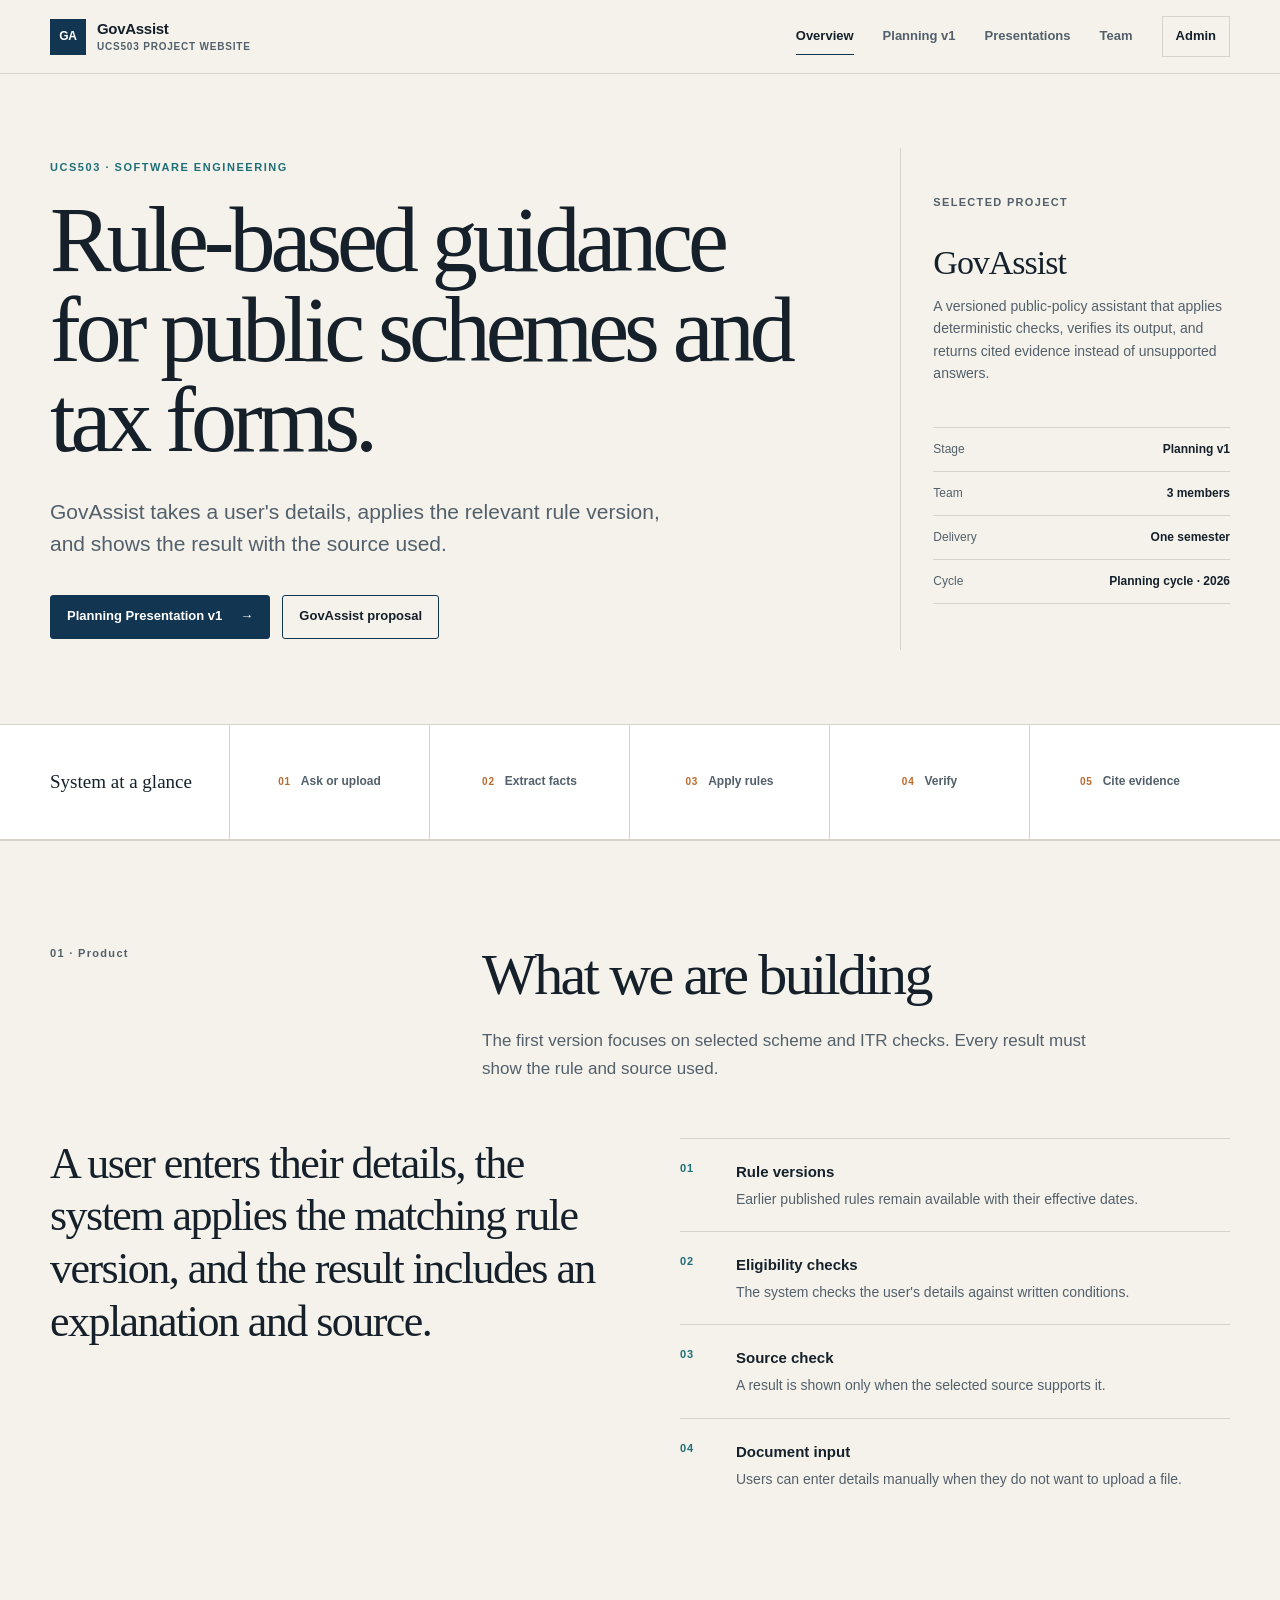
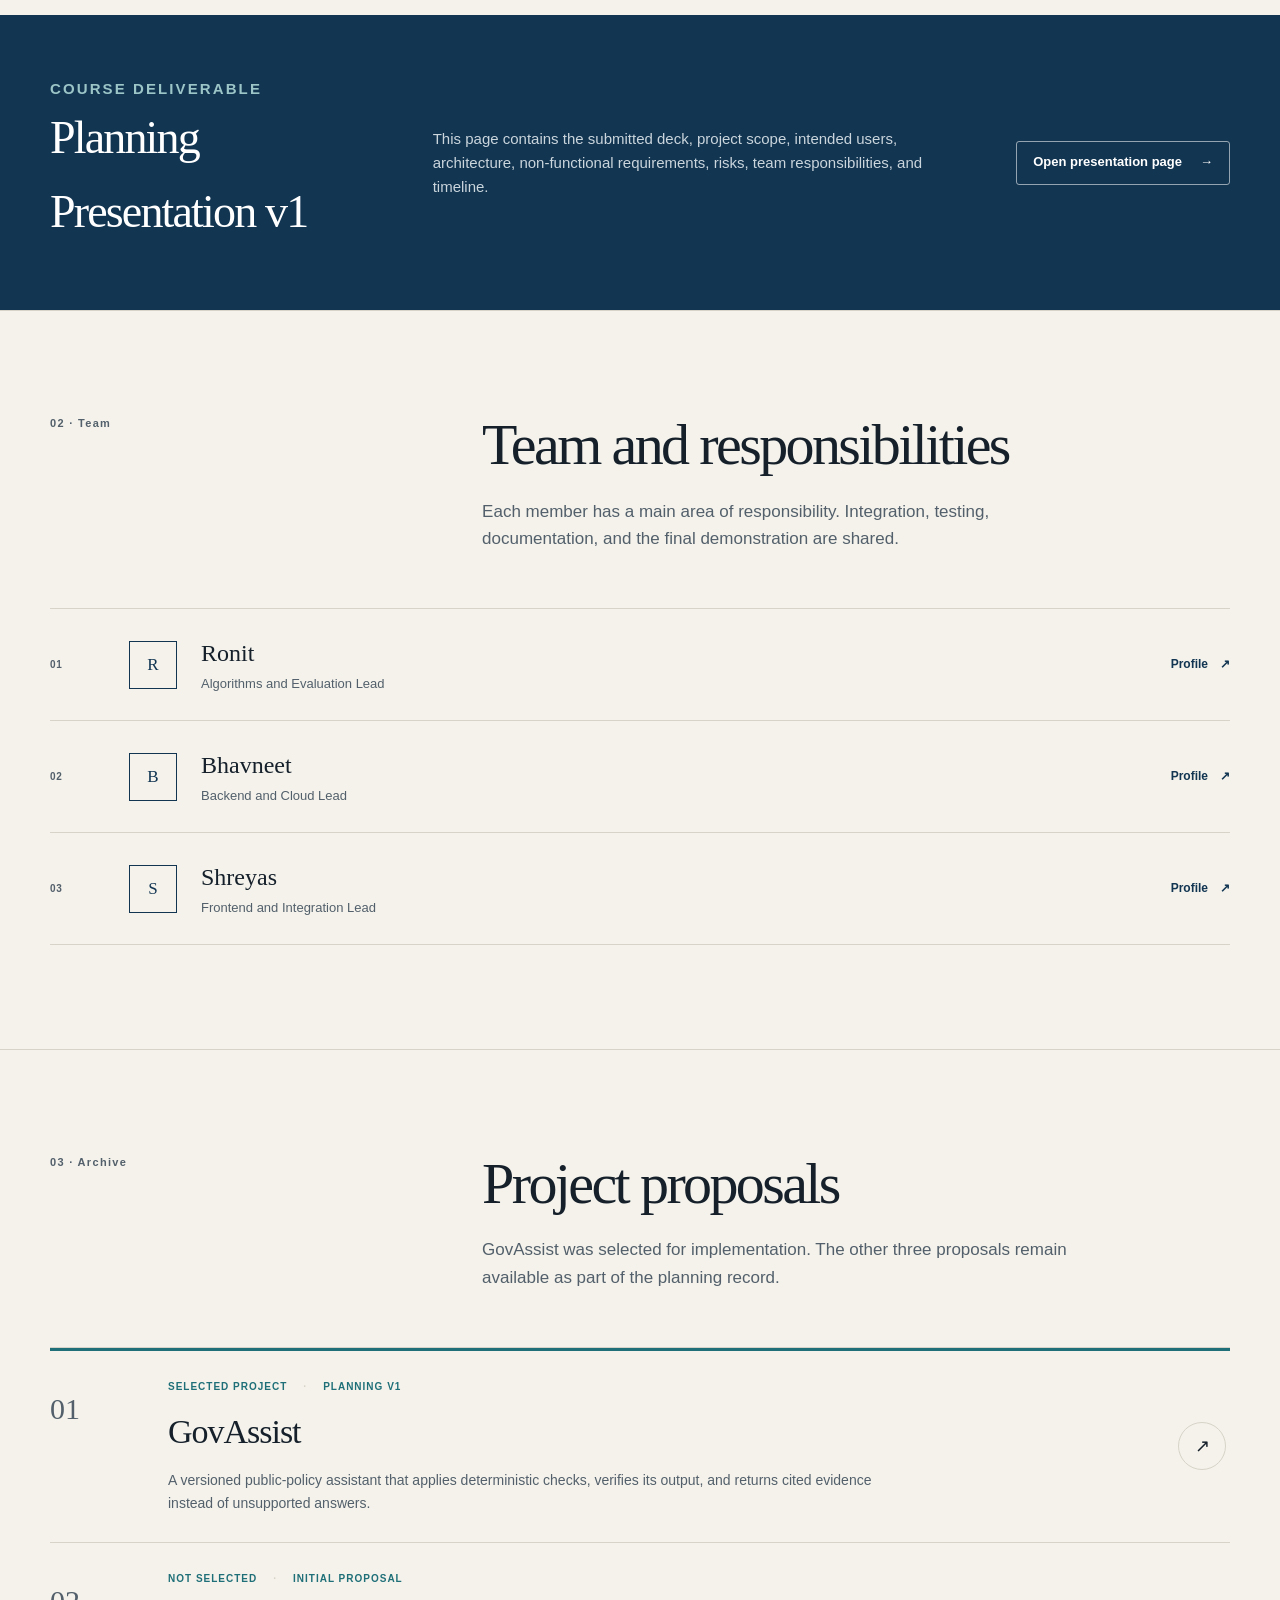
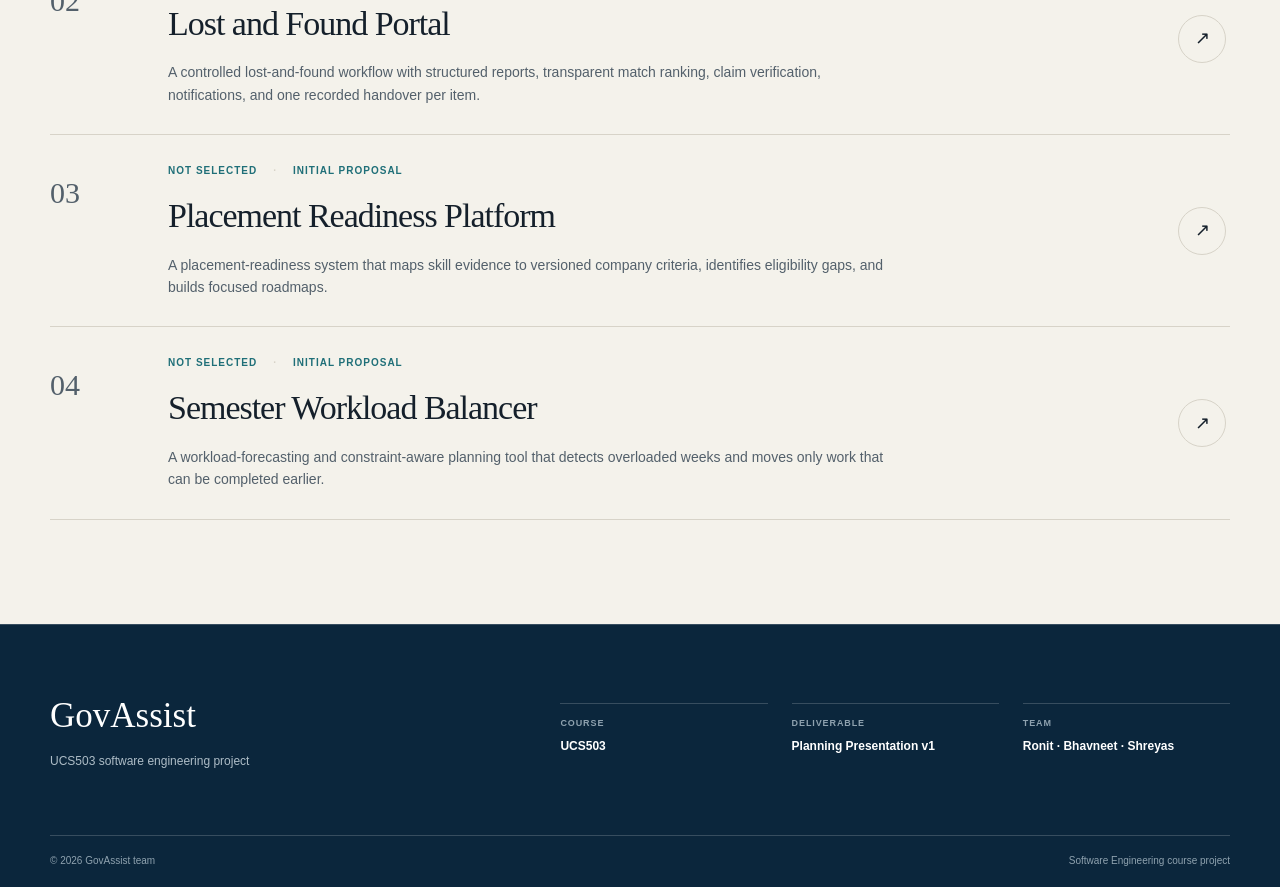
==== commit 8e5db544: "Make GovAssist content presentation-ready" ====
--- a/index.html
+++ b/index.html
@@ -3,8 +3,8 @@
 <head>
   <meta charset="UTF-8">
   <meta name="viewport" content="width=device-width, initial-scale=1.0">
-  <meta name="description" content="GovAssist — versioned public-rule decision support with verified, cited answers.">
-  <title>GovAssist · Public rules, made traceable</title>
+  <meta name="description" content="GovAssist UCS503 project website and planning presentation.">
+  <title>GovAssist · UCS503 Project</title>
   <link rel="stylesheet" href="css/style.css">
 </head>
 <body>
@@ -12,7 +12,7 @@
     <div class="nav-shell">
       <a class="wordmark" href="index.html" aria-label="GovAssist home">
         <span class="wordmark-mark">GA</span>
-        <span class="wordmark-copy"><strong>GovAssist</strong><small>Public-rule decision support</small></span>
+        <span class="wordmark-copy"><strong>GovAssist</strong><small>UCS503 project website</small></span>
       </a>
       <button class="nav-toggle" type="button" aria-expanded="false" aria-controls="site-nav">Menu</button>
       <nav class="site-nav" id="site-nav" aria-label="Primary navigation">
@@ -29,16 +29,16 @@
     <section class="container home-hero">
       <div>
         <p class="eyebrow" id="site-course">UCS503 · Software Engineering</p>
-        <h1 class="display-title" id="site-tagline">Public rules, <em>made traceable.</em></h1>
-        <p class="hero-lead" id="site-description">A decision-support system for navigating public schemes and tax rules with versioned logic, verification, and cited evidence.</p>
+        <h1 class="display-title" id="site-tagline">Rule-based guidance for public schemes and tax forms.</h1>
+        <p class="hero-lead" id="site-description">GovAssist takes a user's details, applies the relevant rule version, and shows the result with the source used.</p>
         <div class="hero-actions">
-          <a class="button" href="planning-presentation.html">Open Planning v1 <span>→</span></a>
-          <a class="button button-secondary" href="projects/project1.html">Review GovAssist</a>
+          <a class="button" href="planning-presentation.html">Planning Presentation v1 <span>→</span></a>
+          <a class="button button-secondary" href="projects/project1.html">GovAssist proposal</a>
         </div>
       </div>
 
       <aside class="hero-brief" aria-label="Project brief">
-        <span class="hero-brief-label">Selected direction</span>
+        <span class="hero-brief-label">Selected project</span>
         <h2 id="selected-project-title">GovAssist</h2>
         <p id="selected-project-description"></p>
         <ul class="brief-meta">
@@ -66,18 +66,18 @@
         <header class="section-header">
           <span class="section-number">01 · Product</span>
           <div>
-            <h2 class="section-title">A dependable decision path, not another opaque chatbot.</h2>
-            <p class="section-intro">GovAssist is planned around reproducible rules and visible evidence. When the system cannot support a conclusion, it should say so.</p>
+            <h2 class="section-title">What we are building</h2>
+            <p class="section-intro">The first version focuses on selected scheme and ITR checks. Every result must show the rule and source used.</p>
           </div>
         </header>
 
         <div class="build-grid">
-          <p class="build-statement">Users should be able to see which rule applied, why it applied, and which source supports the result.</p>
+          <p class="build-statement">A user enters their details, the system applies the matching rule version, and the result includes an explanation and source.</p>
           <ol class="build-list">
-            <li><div><strong>Versioned rule logic</strong><p>Published rules retain dates and history instead of being silently overwritten.</p></div></li>
-            <li><div><strong>Deterministic checks</strong><p>Eligibility and ITR decisions follow explicit conditions before any explanatory layer.</p></div></li>
-            <li><div><strong>Verification gate</strong><p>Unsupported answers are blocked and uncertain cases fall back to official evidence.</p></div></li>
-            <li><div><strong>Privacy-aware intake</strong><p>Typed input remains available and document handling is intentionally constrained.</p></div></li>
+            <li><div><strong>Rule versions</strong><p>Earlier published rules remain available with their effective dates.</p></div></li>
+            <li><div><strong>Eligibility checks</strong><p>The system checks the user's details against written conditions.</p></div></li>
+            <li><div><strong>Source check</strong><p>A result is shown only when the selected source supports it.</p></div></li>
+            <li><div><strong>Document input</strong><p>Users can enter details manually when they do not want to upload a file.</p></div></li>
           </ol>
         </div>
       </div>
@@ -85,9 +85,9 @@
 
     <section class="selected-band">
       <div class="container selected-band-inner">
-        <div><p class="eyebrow light">Current baseline</p><h2>Planning v1</h2></div>
-        <p>The permanent planning record covers scope, users, interfaces, architecture, quality targets, risks, ownership, milestones, and the source presentation.</p>
-        <a class="button button-light" href="planning-presentation.html">View deliverable <span>→</span></a>
+        <div><p class="eyebrow light">Course deliverable</p><h2>Planning Presentation v1</h2></div>
+        <p>This page contains the submitted deck, project scope, intended users, architecture, non-functional requirements, risks, team responsibilities, and timeline.</p>
+        <a class="button button-light" href="planning-presentation.html">Open presentation page <span>→</span></a>
       </div>
     </section>
 
@@ -96,8 +96,8 @@
         <header class="section-header">
           <span class="section-number">02 · Team</span>
           <div>
-            <h2 class="section-title">Three owners. One shared system.</h2>
-            <p class="section-intro">Each member leads a vertical slice while integration, testing, documentation, and the final demonstration remain shared responsibilities.</p>
+            <h2 class="section-title">Team and responsibilities</h2>
+            <p class="section-intro">Each member has a main area of responsibility. Integration, testing, documentation, and the final demonstration are shared.</p>
           </div>
         </header>
         <div class="people-list" id="home-team-grid" aria-live="polite"></div>
@@ -109,8 +109,8 @@
         <header class="section-header">
           <span class="section-number">03 · Archive</span>
           <div>
-            <h2 class="section-title">Proposal and presentation record.</h2>
-            <p class="section-intro">GovAssist is the selected direction. The other proposals remain published so the decision history is preserved rather than replaced.</p>
+            <h2 class="section-title">Project proposals</h2>
+            <p class="section-intro">GovAssist was selected for implementation. The other three proposals remain available as part of the planning record.</p>
           </div>
         </header>
         <div class="proposal-list" id="home-project-grid" aria-live="polite"></div>
@@ -120,7 +120,7 @@
 
   <footer class="site-footer">
     <div class="container footer-main">
-      <div class="footer-brand"><h2>GovAssist</h2><p>Public rules, made traceable.</p></div>
+      <div class="footer-brand"><h2>GovAssist</h2><p>UCS503 software engineering project</p></div>
       <div class="footer-meta">
         <div><span>Course</span><strong>UCS503</strong></div>
         <div><span>Deliverable</span><strong>Planning Presentation v1</strong></div>
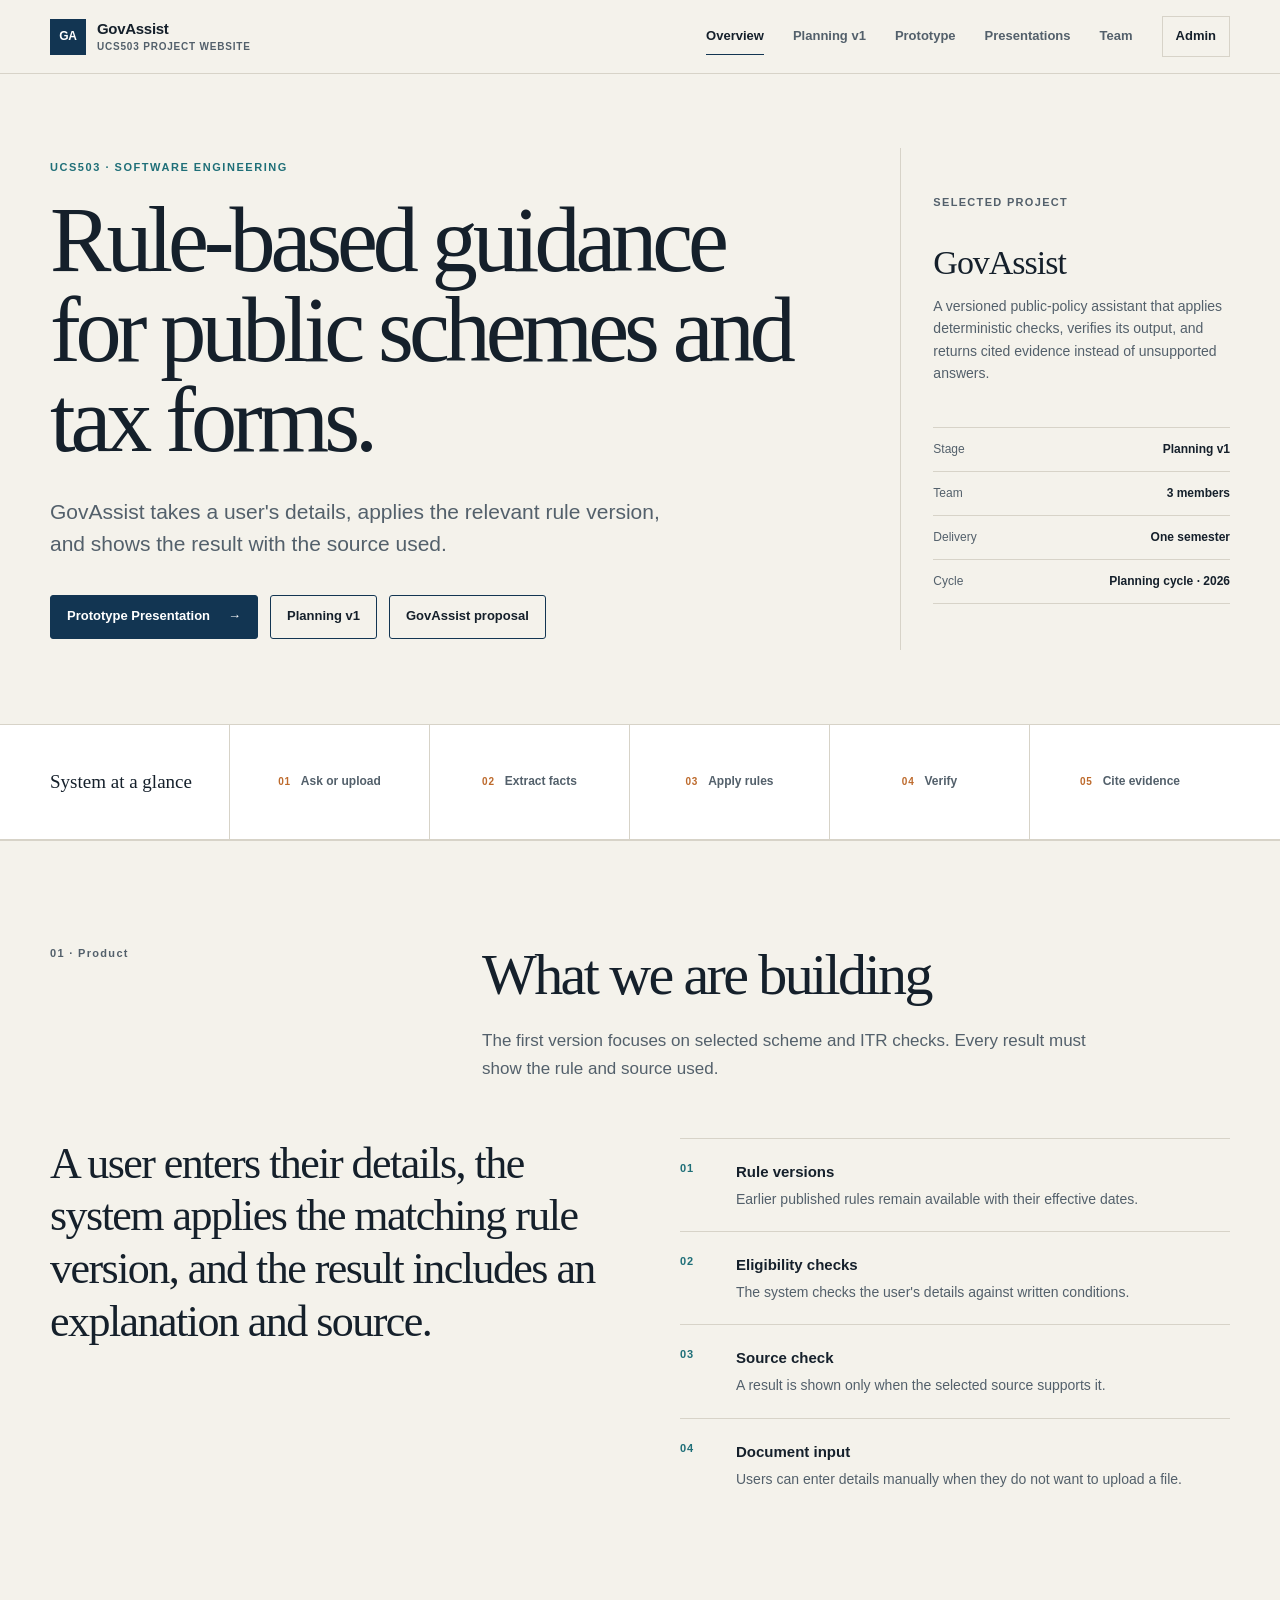
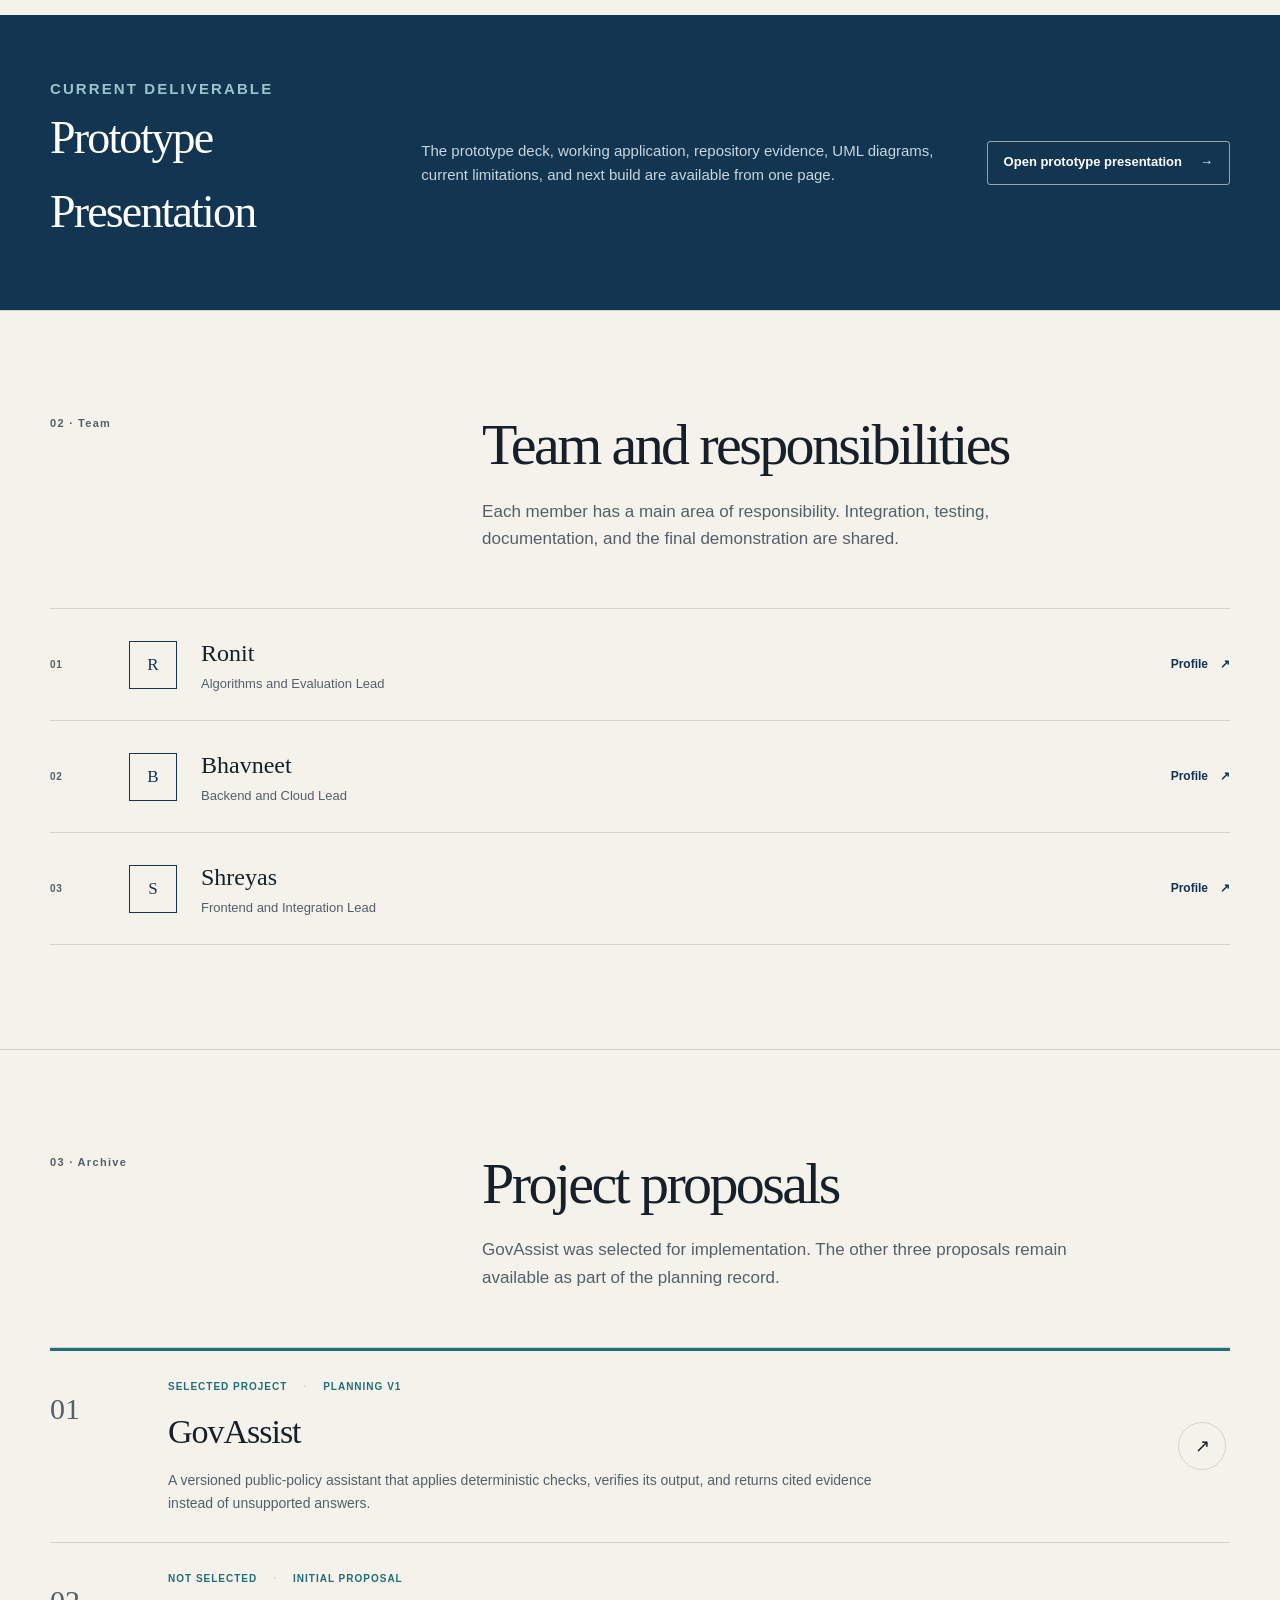
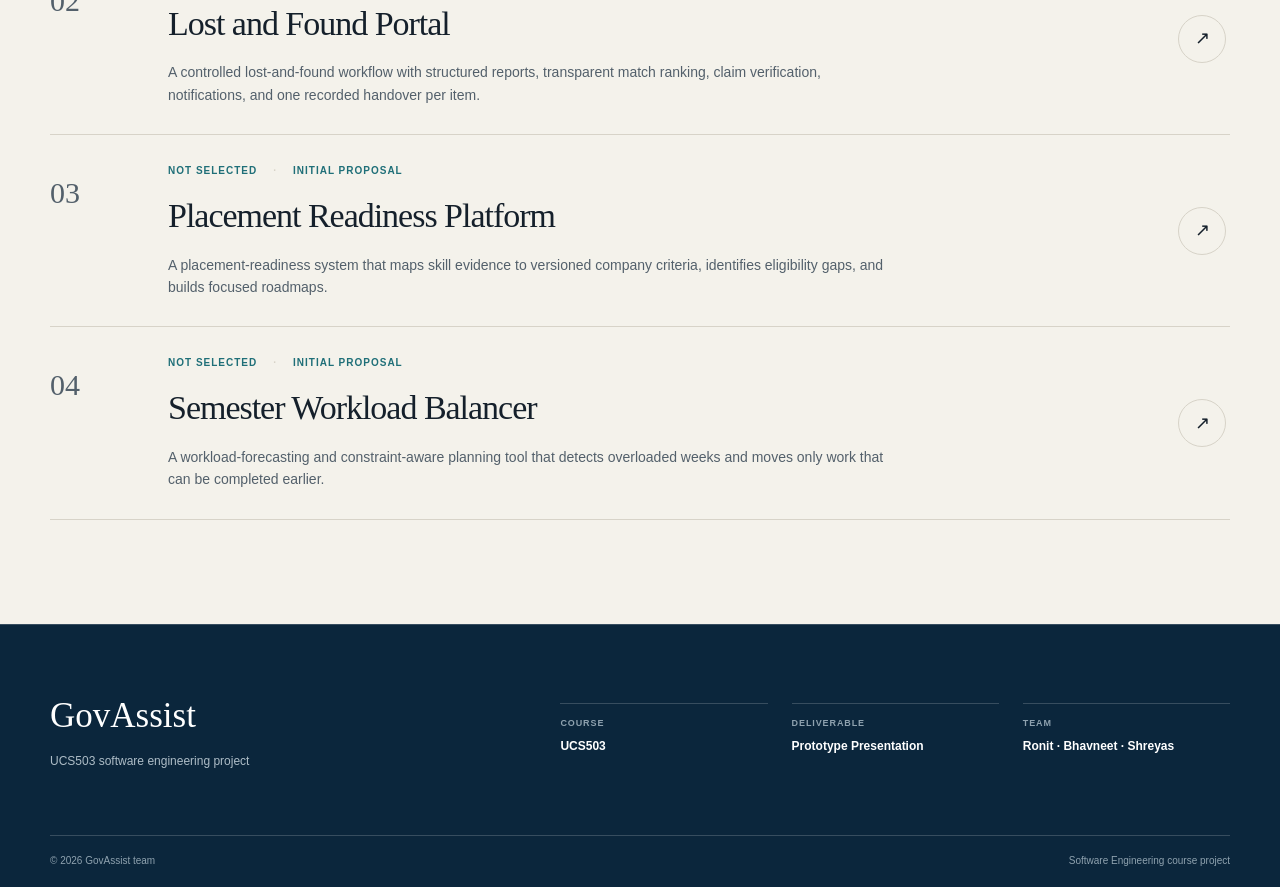
==== commit 917655fd: "Add prototype presentation page" ====
--- a/index.html
+++ b/index.html
@@ -18,6 +18,7 @@
       <nav class="site-nav" id="site-nav" aria-label="Primary navigation">
         <a class="active" href="index.html">Overview</a>
         <a href="planning-presentation.html">Planning v1</a>
+        <a href="prototype-presentation.html">Prototype</a>
         <a href="#presentations">Presentations</a>
         <a href="#team">Team</a>
         <a class="admin-link" href="admin.html">Admin</a>
@@ -32,7 +33,8 @@
         <h1 class="display-title" id="site-tagline">Rule-based guidance for public schemes and tax forms.</h1>
         <p class="hero-lead" id="site-description">GovAssist takes a user's details, applies the relevant rule version, and shows the result with the source used.</p>
         <div class="hero-actions">
-          <a class="button" href="planning-presentation.html">Planning Presentation v1 <span>→</span></a>
+          <a class="button" href="prototype-presentation.html">Prototype Presentation <span>→</span></a>
+          <a class="button button-secondary" href="planning-presentation.html">Planning v1</a>
           <a class="button button-secondary" href="projects/project1.html">GovAssist proposal</a>
         </div>
       </div>
@@ -85,9 +87,9 @@
 
     <section class="selected-band">
       <div class="container selected-band-inner">
-        <div><p class="eyebrow light">Course deliverable</p><h2>Planning Presentation v1</h2></div>
-        <p>This page contains the submitted deck, project scope, intended users, architecture, non-functional requirements, risks, team responsibilities, and timeline.</p>
-        <a class="button button-light" href="planning-presentation.html">Open presentation page <span>→</span></a>
+        <div><p class="eyebrow light">Current deliverable</p><h2>Prototype Presentation</h2></div>
+        <p>The prototype deck, working application, repository evidence, UML diagrams, current limitations, and next build are available from one page.</p>
+        <a class="button button-light" href="prototype-presentation.html">Open prototype presentation <span>→</span></a>
       </div>
     </section>
 
@@ -123,7 +125,7 @@
       <div class="footer-brand"><h2>GovAssist</h2><p>UCS503 software engineering project</p></div>
       <div class="footer-meta">
         <div><span>Course</span><strong>UCS503</strong></div>
-        <div><span>Deliverable</span><strong>Planning Presentation v1</strong></div>
+        <div><span>Deliverable</span><strong>Prototype Presentation</strong></div>
         <div><span>Team</span><strong>Ronit · Bhavneet · Shreyas</strong></div>
       </div>
     </div>
